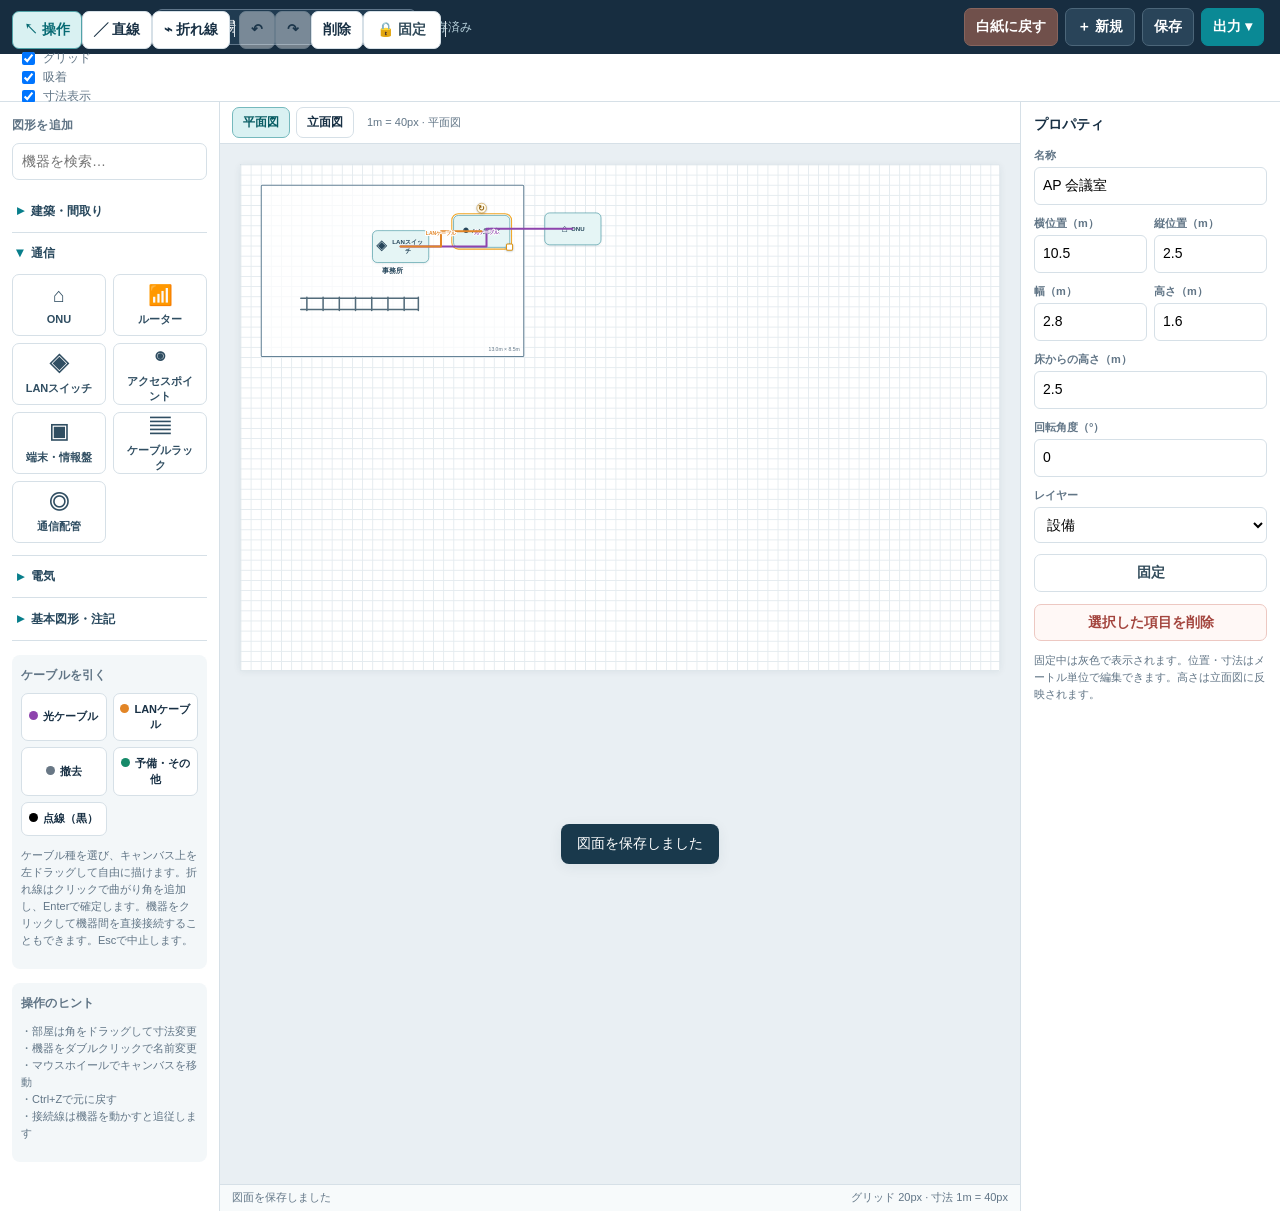
==== wiring-diagram-maker/index.html @ cb1ef818 "Dismiss mobile menus when tapping outside" ====
<!doctype html><html lang="ja"><head><meta charset="utf-8"><meta name="viewport" content="width=device-width,initial-scale=1,viewport-fit=cover"><meta name="theme-color" content="#172d40"><meta name="apple-mobile-web-app-capable" content="yes"><meta name="apple-mobile-web-app-status-bar-style" content="black-translucent"><meta name="apple-mobile-web-app-title" content="配線図メーカー"><link rel="manifest" href="./manifest.webmanifest"><link rel="apple-touch-icon" href="./apple-touch-icon.png"><title>配線図メーカー</title><style>
:root{--navy:#172d40;--blue:#087e8b;--cyan:#d8f0f1;--bg:#edf2f5;--ink:#183044;--muted:#617586;--border:#d6e0e7;--orange:#e28526;--shadow:0 3px 14px #19344a12}*{box-sizing:border-box}body{margin:0;background:var(--bg);font:14px/1.4 "Segoe UI","Yu Gothic UI",Meiryo,sans-serif;color:var(--ink);overflow:hidden}button,input,select{font:inherit}button{cursor:pointer;border:1px solid var(--border);background:white;color:var(--ink);border-radius:7px;padding:8px 11px;font-weight:600}button:hover{border-color:#7e9aaa;background:#f7fafb}button:disabled{opacity:.4;cursor:default}.app{height:100vh;display:flex;flex-direction:column}.top{height:54px;background:var(--navy);color:white;display:flex;align-items:center;gap:14px;padding:0 16px;flex:none}.brand{font-size:16px;font-weight:750;white-space:nowrap}.project{display:flex;align-items:center;gap:8px;flex:1}.project input{border:1px solid #60768a;border-radius:6px;background:#203b51;color:white;padding:7px 9px;width:260px}.saved{color:#b8d2dc;font-size:12px}.top-actions{display:flex;gap:7px}.top button{background:#294459;border-color:#4c6679;color:white}.top button.primary{background:#0a8995;border-color:#0a8995}.toolbar{height:48px;background:white;border-bottom:1px solid var(--border);display:flex;align-items:center;gap:6px;padding:0 12px;flex:none}.toolbar .sep{height:25px;border-left:1px solid var(--border);margin:0 4px}.tool{min-width:38px}.tool.active{background:#d9f1f2;border-color:#51a3a8;color:#076a73}.toggle{display:flex;align-items:center;gap:5px;font-size:12px;color:var(--muted);padding:0 6px}.spacer{flex:1}.body{display:grid;grid-template-columns:220px minmax(400px,1fr) 260px;min-height:0;flex:1}.left,.right{background:white;overflow-y:auto}.left{border-right:1px solid var(--border);padding:12px}.right{border-left:1px solid var(--border);padding:13px}.sect-title{font-size:12px;color:var(--muted);font-weight:750;letter-spacing:.02em;text-transform:none;margin:3px 0 9px}.search{width:100%;border:1px solid var(--border);border-radius:7px;padding:8px 9px;margin-bottom:10px}.palette{display:grid;grid-template-columns:1fr 1fr;gap:7px}.shape{height:62px;display:flex;flex-direction:column;align-items:center;justify-content:center;gap:3px;font-size:11px;font-weight:650;color:#304e62}.shape .icon{font-size:20px}.shape .door-palette-icon{width:24px;height:24px;flex:none}.shape:hover{background:#f0f8f9;border-color:#4eabb1}.left p,.right p{font-size:11px;color:var(--muted);line-height:1.55}.left .info{background:#f3f7f9;border-radius:8px;padding:9px;margin-top:14px}.work{min-width:0;display:flex;flex-direction:column;background:#e9eff3}.viewbar{height:42px;background:white;border-bottom:1px solid var(--border);display:flex;align-items:center;padding:0 12px;gap:6px;flex:none}.viewbar button{padding:6px 10px;font-size:12px}.viewbar button.active{background:#d9f1f2;border-color:#75b9bd;color:#075c63}.scale-label{font-size:11px;color:var(--muted);margin-left:7px}.viewport{overflow:auto;flex:1;padding:20px;position:relative}.canvas{position:relative;width:1500px;height:1000px;background-color:white;background-image:linear-gradient(#e4ebef 1px,transparent 1px),linear-gradient(90deg,#e4ebef 1px,transparent 1px);background-size:20px 20px;box-shadow:var(--shadow);border:1px solid #cbd8df;transform-origin:top left}.canvas.no-grid{background-image:none}.wire-svg{position:absolute;inset:0;width:100%;height:100%;overflow:visible;pointer-events:none;z-index:20}.node{position:absolute;display:flex;align-items:center;justify-content:center;text-align:center;user-select:none;touch-action:none;cursor:move;z-index:2;color:#25455a}.node.selected{outline:2px solid #f0a522;outline-offset:2px}.node.room{border:2px solid #668397;border-radius:3px;background:#ffffffb8;font-weight:700;font-size:14px}.node.device{width:112px;height:64px;border:1.5px solid #197f8b;border-radius:10px;background:#e5f5f5;box-shadow:0 2px 5px #15394a19;gap:7px;padding:6px;font-size:12px;font-weight:700}.node.device .ico{font-size:21px}.node.rack{height:40px;border:0;background:transparent;border-radius:0;padding:0;overflow:visible}.rack-icon{display:block;width:100%;height:100%;overflow:visible}.rack-icon path{fill:none;stroke:#526b7a;stroke-width:3;stroke-linecap:round;stroke-linejoin:round}.node.conduit{height:20px;border:3px solid #b7792e;border-radius:20px;background:#fff0d4;color:#714813;font-size:10px;font-weight:700}.shape-category{border-bottom:1px solid var(--border);padding:2px 0}.shape-category summary{list-style:none;cursor:pointer;font-size:12px;font-weight:750;padding:9px 5px;color:#28485d;display:flex;align-items:center;gap:7px}.shape-category summary::-webkit-details-marker{display:none}.shape-category summary:before{content:'▸';color:#087e8b;font-size:14px;transition:transform .15s}.shape-category[open] summary:before{transform:rotate(90deg)}.shape-category .palette{padding:1px 0 10px}.node.symbol{width:60px;height:60px;display:flex;flex-direction:column;gap:0;overflow:visible;border:0;border-radius:0;background:transparent;box-shadow:none;color:#243f50}.node.symbol .symbol-mark{font-family:'Segoe UI Symbol','Yu Gothic UI',sans-serif;font-size:32px;line-height:1.02;white-space:nowrap}.node.symbol .symbol-mark svg{display:block;width:100%;height:100%;overflow:visible}.node.symbol .symbol-label{font-size:9px;line-height:1.1;white-space:nowrap;background:#ffffffd9;padding:1px 3px;border-radius:3px;color:#344f62}.node.symbol.selected{outline:1px dashed #d99213;outline-offset:1px}.node.symbol[data-type='wall']{height:26px}.node.label{border:1px dashed #8da2b0;background:#fff9d9;padding:4px 8px;min-height:30px;font-size:12px}.node .resize{display:none;position:absolute;width:14px;height:14px;right:-7px;bottom:-7px;background:#fff;border:2px solid #d99213;border-radius:3px;cursor:nwse-resize;touch-action:none;z-index:8;box-shadow:0 1px 4px #102a4355}.node.selected .resize{display:block}.node .rotate{display:none;position:absolute;left:50%;top:-25px;width:20px;height:20px;align-items:center;justify-content:center;transform:translateX(-50%);border:1px solid #c58a21;border-radius:50%;background:#fff9e8;color:#8d5d0a;font-size:16px;font-style:normal;line-height:1;cursor:grab;touch-action:none;z-index:9;box-shadow:0 1px 4px #102a4355}.node.selected .rotate{display:flex}.cable-label{font-size:10px;font-weight:700;paint-order:stroke;stroke:white;stroke-width:4px;stroke-linejoin:round}.right h2{font-size:14px;margin:0 0 13px}.field{margin-bottom:11px}.field label{display:block;font-size:11px;color:var(--muted);margin-bottom:4px;font-weight:650}.field input,.field select{width:100%;padding:8px;border:1px solid var(--border);border-radius:6px;background:white}.two{display:grid;grid-template-columns:1fr 1fr;gap:7px}.right .danger{width:100%;color:#a3443d;background:#fff8f6;border-color:#edc8c2;margin-top:4px}.right .empty{text-align:center;padding:25px 8px;color:var(--muted);font-size:12px}.wire-types{display:grid;grid-template-columns:1fr 1fr;gap:6px}.wire-type{font-size:11px;padding:8px 5px}.wire-type.active{outline:2px solid #e9a21a}.dot{display:inline-block;width:9px;height:9px;border-radius:50%;margin-right:5px}.status{height:27px;background:#f7fafb;border-top:1px solid var(--border);font-size:11px;color:var(--muted);display:flex;align-items:center;justify-content:space-between;padding:0 12px;flex:none}.wire-svg .selected-wire{filter:drop-shadow(0 0 2px #f0a522)}.context-menu{position:fixed;z-index:60;width:165px;padding:5px;background:#fff;border:1px solid #ccd8df;border-radius:8px;box-shadow:0 6px 22px #102a4333}.context-menu[hidden]{display:none}.context-menu button{display:block;width:100%;text-align:left;border:0;background:transparent;border-radius:5px;padding:9px 10px;font-size:13px}.context-menu button:hover{background:#edf4f6}.context-menu .ctx-danger{color:#a13932}.top button.clear{background:#70504b;border-color:#87645d}.toast{position:fixed;bottom:36px;left:50%;transform:translateX(-50%);background:#19394c;color:white;padding:10px 16px;border-radius:8px;box-shadow:var(--shadow);opacity:0;pointer-events:none;transition:.2s;z-index:30}.toast.show{opacity:1}.modal-bg{position:fixed;inset:0;background:#102a43aa;display:none;align-items:center;justify-content:center;z-index:20}.modal{background:white;padding:22px;border-radius:12px;width:370px;box-shadow:var(--shadow)}.modal h3{margin:0 0 14px}.modal input{width:100%;padding:9px;border:1px solid var(--border);border-radius:7px;margin-bottom:9px}.modal-actions{display:flex;justify-content:flex-end;gap:7px}.help{font-size:11px;color:var(--muted);line-height:1.6}.elevation .canvas{background-image:linear-gradient(#e4ebef 1px,transparent 1px),linear-gradient(90deg,#e4ebef 1px,transparent 1px);background-size:20px 20px}@media(max-width:1000px){.body{grid-template-columns:190px minmax(350px,1fr) 225px}.left{padding:9px}.right{padding:10px}.top{gap:8px;padding:0 9px}.project input{width:170px}.toolbar{overflow-x:auto}.toolbar .toggle{white-space:nowrap}}@media(max-width:740px){body{overflow:auto}.app{height:auto;min-height:100vh}.top{height:auto;min-height:54px;flex-wrap:wrap;padding:8px}.brand{font-size:14px}.project{min-width:100%}.project input{flex:1}.top-actions{margin-left:auto}.toolbar{overflow-x:auto}.body{display:flex;flex-direction:column}.left{order:2;border-right:0;border-top:1px solid var(--border)}.work{order:1;height:65vh;min-height:450px}.right{order:3;border-left:0;border-top:1px solid var(--border)}.viewport{padding:10px}.status{position:sticky;bottom:0}}
@media(max-width:740px){body{overflow:auto;overscroll-behavior-y:contain}.app{height:auto;min-height:100vh;min-height:100dvh}.top{height:auto;min-height:54px;flex-wrap:wrap;padding:max(8px,env(safe-area-inset-top)) max(8px,env(safe-area-inset-right)) 8px max(8px,env(safe-area-inset-left));gap:8px}.brand{font-size:14px}.project{min-width:100%}.project input{flex:1;min-width:0}.top-actions{margin-left:auto;gap:5px}.top-actions button{min-height:44px;padding:9px}.toolbar{overflow-x:auto;overscroll-behavior-x:contain;min-height:54px;padding:5px 8px;gap:5px;-webkit-overflow-scrolling:touch}.toolbar button{flex:none;min-height:44px;padding:9px 12px}.toolbar .toggle{min-height:44px;white-space:nowrap}.body{display:flex;flex-direction:column;min-height:0}.left{order:2;border-right:0;border-top:1px solid var(--border);max-height:none}.work{order:1;height:calc(100dvh - 220px);min-height:420px;flex:none}.right{order:3;border-left:0;border-top:1px solid var(--border)}.viewport{padding:8px;overflow:auto;overscroll-behavior:contain;-webkit-overflow-scrolling:touch;touch-action:pan-x pan-y}.viewbar{flex:none;min-height:48px;overflow-x:auto}.viewbar button{min-height:42px;white-space:nowrap}.status{position:sticky;bottom:0;min-height:40px}.shape{min-height:46px}.search{min-height:44px;font-size:16px}.context-menu{position:fixed;max-height:70dvh;overflow-x:hidden;overflow-y:auto;overscroll-behavior:contain;-webkit-overflow-scrolling:touch;touch-action:pan-y;z-index:100}.context-menu button{min-height:44px;flex:none}.modal{width:min(92vw,420px)}button,input,select{font-size:16px}.node{touch-action:none;-webkit-user-select:none;user-select:none}}@page{size:A4 landscape;margin:10mm}@media print{.top,.toolbar,.left,.right,.viewbar,.status{display:none!important}.body{display:block}.work{display:block;width:100%;height:700px;min-height:0}.viewport{display:block;overflow:visible;padding:0;width:100%;height:700px}.canvas{box-shadow:none;border:0;transform:none!important;transform-origin:top left;width:1500px!important;height:1000px!important;zoom:.68}.node,.wire-svg{print-color-adjust:exact;-webkit-print-color-adjust:exact}}

/* iPhone touch-first layout */
.mobile-only{display:none}
@media(max-width:740px){
html,body{width:100%;height:100%;overflow:hidden}
body.polyline-mode #finishPolylineBtn{display:block;min-height:42px;white-space:nowrap}
body.cable-draw-mode #viewport,body.polyline-mode #viewport{touch-action:none;overscroll-behavior:none}
body{position:fixed;inset:0}
.app{height:100dvh;min-height:0;overflow:hidden;padding-bottom:env(safe-area-inset-bottom)}
.top{flex:none;min-height:0;padding:calc(env(safe-area-inset-top) + 6px) 8px 6px;gap:6px}
.brand{font-size:13px}.project{min-width:0;flex:1}.project input{width:100%;min-width:0;height:40px}
.saved{font-size:10px;white-space:nowrap}.top-actions{width:100%;margin:0;display:grid;grid-template-columns:1fr 1fr 1fr 1fr;gap:5px}
.top-actions button{min-width:0;min-height:42px;padding:7px 4px;font-size:13px}
.toolbar{flex:none;height:52px;min-height:52px;overflow-x:auto;scrollbar-width:none}
.toolbar::-webkit-scrollbar,.viewbar::-webkit-scrollbar{display:none}
.toolbar button{min-height:42px;padding:8px 11px}.toolbar .spacer{min-width:6px}
.body{flex:1;min-height:0;display:flex;flex-direction:column;overflow:hidden}
.work{order:0;flex:1;min-height:0;height:auto}
.viewbar{min-height:48px;height:48px;padding:0 6px;gap:4px}
.viewbar button{min-height:40px;padding:6px 9px;font-size:12px}
.viewbar .mobile-only{display:block}
.scale-label{font-size:10px;white-space:nowrap;margin-left:2px}
.viewport{flex:1;min-height:0;padding:8px;touch-action:pan-x pan-y;-webkit-overflow-scrolling:touch}
.status{flex:none;position:static;min-height:34px;padding:0 8px;font-size:10px}
.left,.right{display:none;position:fixed;z-index:50;left:8px;right:8px;bottom:calc(env(safe-area-inset-bottom) + 8px);max-height:48dvh;overflow:auto;border:1px solid var(--border);border-radius:14px;padding:14px;box-shadow:0 10px 36px #102a4350}
body.mobile-palette-open .left,body.mobile-props-open .right{display:block}
.left .info{margin-top:10px}.shape{height:58px;min-height:54px;font-size:12px}
.palette{gap:8px}.shape-category summary{min-height:44px}
.right .field input,.right .field select{min-height:44px}
.context-menu{width:min(250px,calc(100vw - 16px));max-height:65dvh;overflow:auto}
.modal-bg{padding:16px}.modal{width:min(100%,420px);max-height:85dvh;overflow:auto}
.node .resize{width:20px;height:20px;right:-10px;bottom:-10px}
.node .rotate{width:28px;height:28px;top:-34px;font-size:19px}
}

.toolbar #finishPolylineBtn{display:none}
#lockBtn{min-width:78px;background:#fff;color:#344d5c}
#lockBtn.active{background:#d4d7da!important;color:#505b62!important;border-color:#aeb6bb!important}
.node.locked{background:#d3d6d8!important;color:#68737a!important;filter:grayscale(1)}
.node.locked .rack-icon path{stroke:#7c858a}
.node.locked .symbol-mark svg path{stroke:#68737a}
.node.locked .resize,.node.locked .rotate{display:none!important}
.lock-control{width:100%;margin:0 0 8px;background:#fff;color:#344d5c}
.lock-control:hover{background:#f6f8f9}
@media(max-width:740px){body.polyline-mode .toolbar #finishPolylineBtn{display:block;min-height:42px;white-space:nowrap}}

@media(max-width:740px){.app{position:relative}.toolbar{position:absolute!important;top:calc(env(safe-area-inset-top) + 100px)!important;left:0;right:0;width:100%;height:52px;min-height:52px;z-index:35;overflow:hidden!important;transform:translateZ(0);backface-visibility:hidden;overscroll-behavior:none}.toolbar-scroll{display:flex;align-items:center;gap:6px;width:100%;height:100%;padding:0 8px;overflow-x:auto;overflow-y:hidden;overscroll-behavior-x:contain;touch-action:pan-x;-webkit-overflow-scrolling:touch;scrollbar-width:none;white-space:nowrap}.toolbar-scroll::-webkit-scrollbar{display:none}.toolbar-scroll .spacer{flex:1 0 12px}.body{margin-top:52px;flex:1 1 auto;min-height:0}}
</style></head><body><div class="app"><header class="top"><div class="brand">⌁ 配線図メーカー</div><div class="project"><input id="projectName" value="新しい現場"><span class="saved" id="saveStatus">未保存</span></div><div class="top-actions"><button id="clearAllBtn" class="clear" title="この図面の項目をすべて消去">白紙に戻す</button><button id="newBtn">＋ 新規</button><button id="saveBtn">保存</button><button class="primary" id="exportMenu">出力 ▾</button></div></header><nav class="toolbar"><div class="toolbar-scroll"><button class="tool active" id="operateBtn" title="右クリックでアイコンを選択。左側のパレットから追加">↖ 操作</button><button class="tool" data-mode="line" title="左ドラッグで直線">╱ 直線</button><button class="tool" data-mode="polyline" title="タップで曲がり角を追加">⌁ 折れ線</button><button id="finishPolylineBtn" type="button" title="折れ線を確定">✓ 完了</button><span class="sep"></span><button id="undoBtn" title="元に戻す (Ctrl+Z)">↶</button><button id="redoBtn" title="やり直し (Ctrl+Y)">↷</button><button id="deleteBtn" title="削除 (Delete)">削除</button><button id="lockBtn" title="選択した図形・ケーブルを固定">🔒 固定</button><span class="sep"></span><label class="toggle"><input type="checkbox" id="gridToggle" checked> グリッド</label><label class="toggle"><input type="checkbox" id="snapToggle" checked> 吸着</label><label class="toggle"><input type="checkbox" id="dimToggle" checked> 寸法表示</label><span class="spacer"></span><button id="zoomOut">−</button><span id="zoomLabel" style="font-size:12px;width:42px;text-align:center">100%</span><button id="zoomIn">＋</button><button id="fitBtn">全体表示</button></div></nav><main class="body"><aside class="left"><div class="sect-title">図形を追加</div><input class="search" id="shapeSearch" placeholder="機器を検索…"><div class="shape-categories"><details class="shape-category"><summary>建築・間取り</summary><div class="palette"><button class="shape" data-type="room"><span class="icon">▱</span>部屋・区画</button><button class="shape" data-type="wall"><span class="icon">━</span>壁</button><button class="shape" data-type="door"><svg class="icon door-palette-icon" viewBox="0 0 60 60" aria-label="片開きドア"><path d="M10 8 V46 H56 M10 8 A38 38 0 0 1 48 46" fill="none" stroke="#25455a" stroke-width="2.5" stroke-linecap="round" stroke-linejoin="round"/></svg>ドア</button><button class="shape" data-type="window"><span class="icon">▥</span>窓</button><button class="shape" data-type="stairs"><span class="icon">⇧</span>階段</button><button class="shape" data-type="column"><span class="icon">■</span>柱</button><button class="shape" data-type="elevator"><span class="icon">↕</span>エレベーター</button></div></details><details class="shape-category" open><summary>通信</summary><div class="palette"><button class="shape" data-type="onu"><span class="icon">⌂</span>ONU</button><button class="shape" data-type="router"><span class="icon">📶</span>ルーター</button><button class="shape" data-type="switch"><span class="icon">◈</span>LANスイッチ</button><button class="shape" data-type="ap"><span class="icon">◉</span>アクセスポイント</button><button class="shape" data-type="terminal"><span class="icon">▣</span>端末・情報盤</button><button class="shape" data-type="rack"><span class="icon">▤</span>ケーブルラック</button><button class="shape" data-type="pipe"><span class="icon">◎</span>通信配管</button></div></details><details class="shape-category"><summary>電気</summary><div class="palette"><button class="shape" data-type="outlet"><span class="icon">◎</span>コンセント</button><button class="shape" data-type="powerswitch"><span class="icon">S</span>壁スイッチ</button><button class="shape" data-type="light"><span class="icon">⊗</span>照明</button><button class="shape" data-type="panel"><span class="icon">▤</span>分電盤</button><button class="shape" data-type="junction"><span class="icon">○</span>接続箱</button></div></details><details class="shape-category"><summary>基本図形・注記</summary><div class="palette"><button class="shape" data-type="rectangle"><span class="icon">□</span>四角形</button><button class="shape" data-type="circle"><span class="icon">○</span>円</button><button class="shape" data-type="triangle"><span class="icon">△</span>三角形</button><button class="shape" data-type="arrow"><span class="icon">→</span>矢印</button><button class="shape" data-type="label"><span class="icon">T</span>文字・注記</button></div></details></div><div class="info"><div class="sect-title">ケーブルを引く</div><div class="wire-types"><button class="wire-type" data-wire="光"><i class="dot" style="background:#8e44ad"></i>光ケーブル</button><button class="wire-type" data-wire="LAN"><i class="dot" style="background:#e28526"></i>LANケーブル</button><button class="wire-type" data-wire="撤去"><i class="dot" style="background:#687785"></i>撤去</button><button class="wire-type" data-wire="予備"><i class="dot" style="background:#168a69"></i>予備・その他</button><button class="wire-type" data-wire="点線"><i class="dot" style="background:#000000"></i>点線（黒）</button></div><p>ケーブル種を選び、キャンバス上を左ドラッグして自由に描けます。折れ線はクリックで曲がり角を追加し、Enterで確定します。機器をクリックして機器間を直接接続することもできます。Escで中止します。</p></div><div class="info"><div class="sect-title">操作のヒント</div><p>・部屋は角をドラッグして寸法変更<br>・機器をダブルクリックで名前変更<br>・マウスホイールでキャンバスを移動<br>・Ctrl+Zで元に戻す<br>・接続線は機器を動かすと追従します</p></div></aside><section class="work"><div class="viewbar"><button id="planBtn" class="active">平面図</button><button id="elevBtn">立面図</button><button id="mobilePaletteBtn" class="mobile-only" type="button" aria-expanded="false">図形追加</button><button id="mobilePropsBtn" class="mobile-only" type="button" aria-expanded="false">プロパティ</button><span class="scale-label" id="viewNote">1m = 40px · 平面図</span></div><div class="viewport" id="viewport"><div id="canvas" class="canvas"><svg class="wire-svg" id="wires" viewBox="0 0 1500 1000"></svg></div></div><div class="status"><span id="statusText">準備完了 · クリックして図形を配置</span><span>グリッド 20px · 寸法 1m = 40px</span></div></section><aside class="right"><h2>プロパティ</h2><div id="props"><div class="empty">図面上の図形を選択すると<br>名前・位置・高さを編集できます。</div></div></aside></main></div><div class="toast" id="toast"></div><div class="modal-bg" id="modal"><div class="modal"><h3>図面を出力</h3><button id="pngBtn" style="width:100%;margin-bottom:7px">PNG画像をダウンロード</button><button id="pdfBtn" style="width:100%;margin-bottom:12px">PDFとして保存・印刷</button><div class="modal-actions"><button id="closeModal">閉じる</button></div><p class="help">PNGは画面に配置した図形を画像にします。PDFは印刷画面から保存できます。</p></div></div><div id="iconContextMenu" class="context-menu" hidden><button id="contextDelete" class="ctx-danger">削除</button><button id="contextLock">固定</button><button id="contextCopy">コピー</button><button id="contextRename">名前を変更</button><button id="contextPaste">貼り付け</button><button id="contextFront">前面レベル0</button><button id="contextBack">最後面レベル9</button><label class="ctx-level">表示レベル<select id="contextLevel"><option value="0">レベル 0</option><option value="1">レベル 1</option><option value="2">レベル 2</option><option value="3">レベル 3</option><option value="4">レベル 4</option><option value="5">レベル 5</option><option value="6">レベル 6</option><option value="7">レベル 7</option><option value="8">レベル 8</option><option value="9">レベル 9</option></select></label><button id="contextRotateRight">右へ90度回転</button><button id="contextRotateLeft">左へ90度回転</button></div><div id="toastEl" class="toast"></div><script>
(()=>{'use strict';const $=s=>document.querySelector(s),canvas=$('#canvas'),svg=$('#wires'),props=$('#props'),toastEl=$('#toastEl');const colors={光:'#8e44ad',LAN:'#e28526',撤去:'#687785',予備:'#168a69',点線:'#000000'},names={光:'光ケーブル',LAN:'LANケーブル',撤去:'撤去ケーブル',予備:'予備ケーブル',点線:'点線ケーブル'};let nodes=[],links=[],viewStates={plan:null,elevation:null},drawing=null,suppressNextClick=false,sel=null,selectedLink=null,clipboard=null,contextAnchor=null,mode='select',wireMode=null,wireFrom=null,view='plan',zoom=1,nextId=1,history=[],future=[],dirty=false,loadedDocument=false,docId='doc-'+Date.now();const defs={room:{kind:'room',name:'部屋・区画',icon:'',w:320,h:220},wall:{kind:'symbol',name:'壁',icon:'━',w:180,h:26},door:{kind:'symbol',name:'ドア',icon:'◜',w:60,h:60},window:{kind:'symbol',name:'窓',icon:'▥',w:72,h:24},stairs:{kind:'symbol',name:'階段',icon:'⇧',w:72,h:88},column:{kind:'symbol',name:'柱',icon:'■',w:48,h:48},elevator:{kind:'symbol',name:'エレベーター',icon:'↕',w:70,h:80},onu:{kind:'device',name:'ONU',icon:'⌂',w:112,h:64},router:{kind:'device',name:'ルーター',icon:'📶',w:112,h:64},switch:{kind:'device',name:'LANスイッチ',icon:'◈',w:112,h:64},ap:{kind:'device',name:'アクセスポイント',icon:'◉',w:112,h:64},terminal:{kind:'device',name:'端末・情報盤',icon:'▣',w:112,h:64},rack:{kind:'rack',name:'ケーブルラック',icon:'',w:240,h:40},pipe:{kind:'conduit',name:'通信配管',icon:'◎',w:240,h:20},outlet:{kind:'symbol',name:'コンセント',icon:'◎',w:38,h:38},powerswitch:{kind:'symbol',name:'壁スイッチ',icon:'S',w:34,h:34},light:{kind:'symbol',name:'照明',icon:'⊗',w:44,h:44},panel:{kind:'symbol',name:'分電盤',icon:'▤',w:64,h:54},junction:{kind:'symbol',name:'接続箱',icon:'○',w:34,h:34},rectangle:{kind:'symbol',name:'四角形',icon:'□',w:80,h:60},circle:{kind:'symbol',name:'円',icon:'○',w:60,h:60},triangle:{kind:'symbol',name:'三角形',icon:'△',w:60,h:60},arrow:{kind:'symbol',name:'矢印',icon:'→',w:90,h:44},label:{kind:'label',name:'注記',icon:'T',w:140,h:32}};function say(s){$('#statusText').textContent=s;toastEl.textContent=s;toastEl.classList.add('show');setTimeout(()=>toastEl.classList.remove('show'),1800)}function snap(){return JSON.stringify({nodes,links,name:$('#projectName').value})}function record(){history.push(snap());if(history.length>80)history.shift();future=[];updateHistory()}function updateHistory(){$('#undoBtn').disabled=!history.length;$('#redoBtn').disabled=!future.length}function mark(){dirty=true;$('#saveStatus').textContent='未保存の変更';queueSave()}let saveTimer;function queueSave(){clearTimeout(saveTimer);saveTimer=setTimeout(save,700)}function save(){const docs=JSON.parse(localStorage.getItem('wiringDocs')||'{}'),planData=view==='plan'?{nodes,links}:viewStates.plan||{nodes:[],links:[]},elevationData=view==='elevation'?{nodes,links}:viewStates.elevation||{nodes:[],links:[]};viewStates.plan=planData;viewStates.elevation=elevationData;docs[docId]={name:$('#projectName').value,nodes:planData.nodes,links:planData.links,views:{plan:planData,elevation:elevationData},updated:new Date().toISOString()};localStorage.setItem('wiringDocs',JSON.stringify(docs));dirty=false;$('#saveStatus').textContent='保存済み';say('図面を保存しました')}function add(type,x,y,name){const d=defs[type]||defs.terminal;record();let n={id:nextId++,type,kind:d.kind,name:name||d.name,icon:d.icon,x:x??(100+nodes.length*25),y:y??(90+nodes.length*22),w:d.w,h:d.h,height:type==='rack'?2.2:type==='ap'?2.5:1.2,rotation:0,zIndex:Math.max(0,...nodes.map(x=>x.zIndex||0))+1,depth:'前',level:5,layer:'設備'};nodes.push(n);sel=n.id;render();mark();return n}function esc(s){return String(s).replace(/[&<>"']/g,c=>({'&':'&amp;','<':'&lt;','>':'&gt;','"':'&quot;',"'":'&#39;'}[c]))}function switchView(next){if(next===view)return;viewStates[view]={nodes,links};const state=viewStates[next]||{nodes:[],links:[]};view=next;nodes=state.nodes||[];links=state.links||[];sel=null;selectedLink=null;wireMode=null;wireFrom=null;drawing=null;mode='select';document.querySelectorAll('[data-mode]').forEach(b=>b.classList.remove('active'));$('#operateBtn').classList.add('active');$('#planBtn').classList.toggle('active',view==='plan');$('#elevBtn').classList.toggle('active',view==='elevation');$('#viewNote').textContent=view==='plan'?'1m = 40px · 平面図':'立面図 · 平面図とは別に作成';history=[];future=[];updateHistory();render();mark();say(view==='plan'?'平面図を表示しました':'立面図を表示しました')}function render(){const lockButton=$('#lockBtn'),lockTarget=selectedLink!==null?links.find(l=>l.id===selectedLink):nodes.find(n=>n.id===sel);if(lockButton){lockButton.disabled=!lockTarget;lockButton.textContent=lockTarget?.locked?'🔓 固定解除':'🔒 固定';lockButton.classList.toggle('active',!!lockTarget?.locked)}canvas.querySelectorAll('.node,.elev-banner,.section-room,.section-item,.section-empty,.section-floor').forEach(e=>e.remove());canvas.classList.toggle('no-grid',!$('#gridToggle').checked);canvas.classList.toggle('elevation',view==='elevation');for(const n of nodes){const el=document.createElement('div');el.className='node '+n.kind+(sel===n.id?' selected':'')+(n.locked?' locked':'');el.dataset.id=n.id;el.dataset.type=n.type;el.style.cssText=`left:${n.x}px;top:${n.y}px;width:${n.w}px;height:${n.h}px;z-index:${10-(Number.isInteger(Number(n.level))?Number(n.level):(n.depth==='奥'?9:5))};transform:rotate(${n.rotation||0}deg);transform-origin:center center`;el.dataset.baseY=n.y;if(n.kind==='device')el.innerHTML=`<span class="ico">${esc(n.icon)}</span><span>${esc(n.name)}</span>`;else if(n.kind==='symbol'){el.title=n.name;const mark=n.type==='door'?'<svg viewBox="0 0 60 60" aria-label="片開きドアの平面記号"><path d="M10 8 V46 H56 M10 8 A38 38 0 0 1 48 46" fill="none" stroke="#25455a" stroke-width="2.5" stroke-linecap="round" stroke-linejoin="round"/></svg>':esc(n.icon);el.innerHTML=`<span class="symbol-mark">${mark}</span><span class="symbol-label">${esc(n.name)}</span>`}else if(n.kind==='rack'){el.title=n.name;el.innerHTML='<svg class="rack-icon" viewBox="0 0 240 40" preserveAspectRatio="none" aria-hidden="true"><path vector-effect="non-scaling-stroke" d="M4 9H236 M4 31H236 M16 7V33 M48 7V33 M80 7V33 M112 7V33 M144 7V33 M176 7V33 M208 7V33 M236 7V33"/></svg>'}else el.textContent=n.name;if(n.kind==='room'&&$('#dimToggle').checked){const dim=document.createElement('small');dim.textContent=(n.w/40).toFixed(1)+'m × '+(n.h/40).toFixed(1)+'m';dim.style.cssText='position:absolute;bottom:5px;right:7px;font-size:10px;color:#607586;font-weight:500';el.append(dim)}const grip=document.createElement('i');grip.className='resize';grip.title='ドラッグしてサイズ変更';el.append(grip);if(n.kind==='device'||n.kind==='rack'||n.kind==='conduit'||n.kind==='symbol'){const rot=document.createElement('i');rot.className='rotate';rot.textContent='↻';rot.title='ドラッグして回転';el.append(rot)}el.addEventListener('pointerdown',e=>touchNodeDown(e,n,el));el.addEventListener('contextmenu',e=>{e.preventDefault();e.stopPropagation();wireMode=null;wireFrom=null;drawing=null;document.querySelectorAll('[data-wire]').forEach(x=>x.classList.remove('active'));setMode('select');select(n.id);contextAnchor={kind:'item',x:n.x,y:n.y};showContextAt(e);});el.addEventListener('click',e=>{e.stopPropagation();if(wireMode){connect(n.id);return}select(n.id)});canvas.append(el)}drawWires();showProps();updateHistory()}function openLinkContext(l,e){e.preventDefault();e.stopPropagation();selectedLink=l.id;sel=null;contextAnchor={kind:'item',x:l.points?.[0]?.x||0,y:l.points?.[0]?.y||0};wireMode=null;wireFrom=null;drawing=null;document.querySelectorAll('[data-wire]').forEach(x=>x.classList.remove('active'));setMode('select');showContextAt(e)}function drawWires(){svg.innerHTML='';for(const l of links){let d='',midX=0,midY=0;if(l.points&&l.points.length>1){d='M '+l.points.map(p=>`${p.x} ${p.y}`).join(' L ');const m=l.points[Math.floor(l.points.length/2)];midX=m.x;midY=m.y}else{const a=nodes.find(n=>n.id===l.a),b=nodes.find(n=>n.id===l.b);if(!a||!b)continue;let ax=a.x+a.w/2,ay=a.y+a.h/2,bx=b.x+b.w/2,by=b.y+b.h/2;let mid=(ax+bx)/2;d=`M ${ax} ${ay} L ${mid} ${ay} L ${mid} ${by} L ${bx} ${by}`;midX=mid;midY=(ay+by)/2}if(l.id==null)l.id='wire-'+Math.random().toString(36).slice(2);const path=document.createElementNS('http://www.w3.org/2000/svg','path');path.setAttribute('d',d);path.setAttribute('fill','none');path.setAttribute('pointer-events','stroke');path.style.cursor='pointer';path.dataset.linkId=l.id;path.setAttribute('stroke',l.locked?'#92999e':(colors[l.type]||'#365d71'));path.setAttribute('stroke-width',selectedLink===l.id?7:(l.type==='撤去'?3:4));if(selectedLink===l.id)path.setAttribute('class','selected-wire');path.setAttribute('stroke-dasharray',l.type==='撤去'?'8 5':l.type==='点線'?'2 6':'');path.setAttribute('stroke-linecap','round');path.setAttribute('stroke-linejoin','round');path.addEventListener('click',e=>{e.stopPropagation();selectedLink=l.id;sel=null;closeIconMenu();render();say('線を選択しました')});path.addEventListener('contextmenu',e=>openLinkContext(l,e));path.addEventListener('pointerdown',e=>{if(e.pointerType!=='touch')return;const sx=e.clientX,sy=e.clientY;let timer=setTimeout(()=>openLinkContext(l,{clientX:sx,clientY:sy,preventDefault(){},stopPropagation(){}}),650);const cancel=()=>clearTimeout(timer);const move=ev=>{if(Math.hypot(ev.clientX-sx,ev.clientY-sy)>9)cancel()};path.addEventListener('pointermove',move,{once:true});path.addEventListener('pointerup',cancel,{once:true});path.addEventListener('pointercancel',cancel,{once:true})});svg.append(path);const label=l.name||names[l.type]||(l.type==='line'?'直線':l.type==='polyline'?'折れ線':'ケーブル');if(label){const t=document.createElementNS('http://www.w3.org/2000/svg','text');t.setAttribute('x',midX);t.setAttribute('y',midY-7);t.setAttribute('text-anchor','middle');t.setAttribute('fill',colors[l.type]);t.setAttribute('class','cable-label');t.textContent=label;svg.append(t)}}if(drawing&&drawing.points&&drawing.points.length){const pts=[...drawing.points];if(drawing.preview)pts.push(drawing.preview);if(pts.length>1){const p=document.createElementNS('http://www.w3.org/2000/svg','path');p.setAttribute('d','M '+pts.map(v=>`${v.x} ${v.y}`).join(' L '));p.setAttribute('fill','none');p.setAttribute('stroke',colors[drawing.type]||'#365d71');p.setAttribute('stroke-width','4');p.setAttribute('stroke-dasharray','6 5');p.setAttribute('stroke-linecap','round');p.setAttribute('stroke-linejoin','round');svg.append(p)}}}function select(id){sel=id;selectedLink=null;render()}function showProps(){const n=nodes.find(x=>x.id===sel);if(!n&&selectedLink!==null){const l=links.find(x=>x.id===selectedLink);if(l){const title=l.name||names[l.type]||(l.type==='line'?'直線':l.type==='polyline'?'折れ線':'ケーブル');props.innerHTML=`<div class="field"><label>選択中の線</label><input id="linkName" value="${esc(title)}" ${l.locked?'disabled':''}></div><p>描画済みの線です。固定中は灰色で表示されます。</p><button class="lock-control" id="propsLockBtn">${l.locked?'固定を解除':'固定'}</button><button class="danger" id="delSelected">選択した線を削除</button>`;$('#linkName').onchange=()=>{record();l.name=$('#linkName').value.trim()||title;render();mark()};$('#propsLockBtn').onclick=toggleLock;$('#delSelected').onclick=deleteSelection;return}}if(!n){props.innerHTML='<div class="empty">図面上の図形や線を選択すると<br>情報を表示します。</div>';return}props.innerHTML=`<div class="field"><label>名称</label><input data-k="name" value="${esc(n.name)}"></div><div class="field two"><div><label>横位置（m）</label><input data-k="x" type="number" step="0.1" value="${(n.x/40).toFixed(1)}"></div><div><label>縦位置（m）</label><input data-k="y" type="number" step="0.1" value="${(n.y/40).toFixed(1)}"></div></div><div class="field two"><div><label>幅（m）</label><input data-k="w" type="number" min="0.2" step="0.1" value="${(n.w/40).toFixed(1)}"></div><div><label>高さ（m）</label><input data-k="h" type="number" min="0.2" step="0.1" value="${(n.h/40).toFixed(1)}"></div></div><div class="field"><label>床からの高さ（m）</label><input data-k="height" type="number" min="0" max="20" step="0.1" value="${n.height}"></div><div class="field"><label>回転角度（°）</label><input data-k="rotation" type="number" step="1" value="${n.rotation||0}"></div><div class="field"><label>レイヤー</label><select data-k="layer"><option ${n.layer==='間取り'?'selected':''}>間取り</option><option ${n.layer==='配線'?'selected':''}>配線</option><option ${n.layer==='設備'?'selected':''}>設備</option><option ${n.layer==='注記'?'selected':''}>注記</option></select></div><button class="lock-control" id="propsLockBtn">${n.locked?'固定を解除':'固定'}</button><button class="danger" id="delSelected">選択した項目を削除</button><p>固定中は灰色で表示されます。位置・寸法はメートル単位で編集できます。高さは立面図に反映されます。</p>`;props.querySelectorAll('[data-k]').forEach(inp=>inp.addEventListener('change',()=>{record();const k=inp.dataset.k;if(['x','y','w','h','height','rotation'].includes(k))n[k]=Number(inp.value)*(k==='x'||k==='y'||k==='w'||k==='h'?40:1);else n[k]=inp.value;render();mark()}));props.querySelectorAll('[data-k]').forEach(inp=>inp.disabled=!!n.locked);$('#propsLockBtn').onclick=toggleLock;$('#delSelected').onclick=deleteSelection}function touchNodeDown(e,n,el){if(e.pointerType!=='touch'){beginDrag(e,n,el);return}const down=e;let timer=setTimeout(()=>{select(n.id);contextAnchor={kind:'item',x:n.x,y:n.y};showContextAt({clientX:down.clientX,clientY:down.clientY});},600);function clean(){clearTimeout(timer);el.removeEventListener('pointermove',move);el.removeEventListener('pointerup',clean);el.removeEventListener('pointercancel',clean)}function move(ev){if(Math.hypot(ev.clientX-down.clientX,ev.clientY-down.clientY)>9){clean();beginDrag(down,n,el)}}el.addEventListener('pointermove',move);el.addEventListener('pointerup',clean,{once:true});el.addEventListener('pointercancel',clean,{once:true})}function beginDrag(e,n,el){if(e.button!==0||n.locked)return;const r=canvas.getBoundingClientRect(),sx=e.clientX,sy=e.clientY,ox=n.x,oy=n.y,ow=n.w,oh=n.h,resize=e.target.classList.contains('resize'),rotate=e.target.classList.contains('rotate'),scaleX=r.width/canvas.offsetWidth,nr=el.getBoundingClientRect(),cx=nr.left+nr.width/2,cy=nr.top+nr.height/2,startAngle=Math.atan2(e.clientY-cy,e.clientX-cx),startRotation=n.rotation||0;record();el.setPointerCapture(e.pointerId);function mv(ev){const dx=(ev.clientX-sx)/scaleX,dy=(ev.clientY-sy)/scaleX;if(rotate){let deg=startRotation+(Math.atan2(ev.clientY-cy,ev.clientX-cx)-startAngle)*180/Math.PI;if(ev.shiftKey)deg=Math.round(deg/15)*15;n.rotation=((deg%360)+360)%360;el.style.transform=`rotate(${n.rotation}deg)`}else if(resize){const a=(n.rotation||0)*Math.PI/180,c=Math.cos(a),s=Math.sin(a),localW=dx*c+dy*s,localH=-dx*s+dy*c,newW=Math.max(40,ow+localW),newH=Math.max(30,oh+localH),dw=newW-ow,dh=newH-oh,centerX=ox+ow/2+(c*dw-s*dh)/2,centerY=oy+oh/2+(s*dw+c*dh)/2;n.w=newW;n.h=newH;n.x=centerX-newW/2;n.y=centerY-newH/2;el.style.left=n.x+'px';el.style.top=n.y+'px';el.style.width=n.w+'px';el.style.height=n.h+'px'}else{let x=ox+dx,y=oy+dy;if($('#snapToggle').checked){x=Math.round(x/20)*20;y=Math.round(y/20)*20}n.x=Math.max(0,x);n.y=Math.max(0,y);el.style.left=n.x+'px';el.style.top=n.y+'px'}drawWires()}function up(){el.removeEventListener('pointermove',mv);el.removeEventListener('pointerup',up);el.removeEventListener('pointercancel',up);render();mark()}el.addEventListener('pointermove',mv);el.addEventListener('pointerup',up);el.addEventListener('pointercancel',up);sel=n.id;showProps()}function connect(id){if(!wireFrom){wireFrom=id;sel=id;selectedLink=null;say('接続先の機器を選んでください');render();return}if(wireFrom===id){say('別の機器を選択してください');return}record();const newLink={id:Date.now()+Math.random(),a:wireFrom,b:id,type:wireMode,name:names[wireMode]||'ケーブル'};links.push(newLink);selectedLink=newLink.id;sel=null;wireMode=null;wireFrom=null;document.querySelectorAll('[data-wire]').forEach(b=>b.classList.remove('active'));setMode('select');render();mark();say('ケーブルを接続しました')}function setMode(m){mode=m;drawing=null;document.querySelectorAll('[data-mode]').forEach(b=>b.classList.toggle('active',b.dataset.mode===m));if(m==='cable'&&!wireMode)say('左側でケーブル種類を選んでください');else if(m==='line')say(wireMode?names[wireMode]+'の直線を引きます':'キャンバス上で左ドラッグして直線を引きます');else if(m==='polyline')say(wireMode?names[wireMode]+'の折れ線を引きます。タップで点を追加し、完了で終了します':'タップで点を追加し、完了で終了します');document.body.classList.toggle('polyline-mode',m==='polyline');render()}function closeIconMenu(){$('#iconContextMenu').hidden=true}function showContextAt(e){const m=$('#iconContextMenu'),target=selectedLink!==null?links.find(l=>l.id===selectedLink):nodes.find(n=>n.id===sel);$('#contextLock').disabled=!target;$('#contextLock').textContent=target?.locked?'固定を解除':'固定';$('#contextPaste').disabled=!clipboard;$('#contextCopy').disabled=sel===null&&selectedLink===null;$('#contextRename').disabled=sel===null&&selectedLink===null;$('#contextRotateRight').disabled=sel===null;$('#contextRotateLeft').disabled=sel===null;m.hidden=false;const vv=window.visualViewport,left=vv?vv.offsetLeft:0,top=vv?vv.offsetTop:0,width=vv?vv.width:innerWidth,height=vv?vv.height:innerHeight;m.style.maxHeight=Math.max(120,height-16)+'px';const r=m.getBoundingClientRect(),mw=r.width||205,mh=r.height||260,x=Math.max(left+8,Math.min(e.clientX,left+width-mw-8)),y=Math.max(top+8,Math.min(e.clientY,top+height-mh-8));m.style.left=x+'px';m.style.top=y+'px'}function copySelection(){if(sel!==null){const n=nodes.find(x=>x.id===sel);if(!n)return false;clipboard={kind:'node',data:JSON.parse(JSON.stringify(n))};contextAnchor={kind:'item',x:n.x,y:n.y}}else if(selectedLink!==null){const l=links.find(x=>x.id===selectedLink);if(!l)return false;clipboard={kind:'link',data:JSON.parse(JSON.stringify(l))};contextAnchor={kind:'item',x:l.points?.[0]?.x||0,y:l.points?.[0]?.y||0}}else return false;say('選択項目をコピーしました');return true}function pasteClipboard(){if(!clipboard)return;closeIconMenu();record();wireMode=null;wireFrom=null;document.querySelectorAll('[data-wire]').forEach(x=>x.classList.remove('active'));mode='select';document.querySelectorAll('[data-mode]').forEach(x=>x.classList.toggle('active',x.dataset.mode==='select'));if(clipboard.kind==='node'){const n=JSON.parse(JSON.stringify(clipboard.data));n.id=nextId++;if(contextAnchor&&contextAnchor.kind==='canvas'){n.x=contextAnchor.x-n.w/2;n.y=contextAnchor.y-n.h/2}else{n.x+=20;n.y+=20}n.x=Math.max(0,n.x);n.y=Math.max(0,n.y);n.zIndex=Math.max(0,...nodes.map(x=>Number(x.zIndex)||0))+1;n.depth='手前';nodes.push(n);sel=n.id;selectedLink=null}else{const l=JSON.parse(JSON.stringify(clipboard.data));l.id=Date.now()+Math.random();if(!l.points&&l.a&&l.b){const a=nodes.find(n=>n.id===l.a),b=nodes.find(n=>n.id===l.b);if(a&&b){const ax=a.x+a.w/2,ay=a.y+a.h/2,bx=b.x+b.w/2,by=b.y+b.h/2,m=(ax+bx)/2;l.points=[{x:ax,y:ay},{x:m,y:ay},{x:m,y:by},{x:bx,y:by}];delete l.a;delete l.b}}if(l.points){if(contextAnchor&&contextAnchor.kind==='canvas'){const dx=contextAnchor.x-l.points[0].x,dy=contextAnchor.y-l.points[0].y;l.points=l.points.map(p=>({x:p.x+dx,y:p.y+dy}))}else l.points=l.points.map(p=>({x:p.x+20,y:p.y+20}))}links.push(l);selectedLink=l.id;sel=null}render();mark();say('貼り付けました')}$('#contextCopy').onclick=()=>{closeIconMenu();copySelection()};$('#contextPaste').onclick=pasteClipboard;document.addEventListener('keydown',e=>{if(e.target.matches('input,select,textarea'))return;if((e.ctrlKey||e.metaKey)&&e.key.toLowerCase()==='c'){if(copySelection())e.preventDefault()}else if((e.ctrlKey||e.metaKey)&&e.key.toLowerCase()==='v'&&clipboard){e.preventDefault();pasteClipboard()}});function deleteSelection(){closeIconMenu();if(selectedLink!==null){record();links=links.filter(l=>l.id!==selectedLink);selectedLink=null;render();mark();say('選択した線を削除しました');return}if(sel==null)return;record();nodes=nodes.filter(n=>n.id!==sel);links=links.filter(l=>l.a!==sel&&l.b!==sel);sel=null;render();mark();say('選択項目を削除しました')}$('#contextDelete').onclick=deleteSelection;$('#contextLock').onclick=toggleLock;$('#lockBtn').onclick=toggleLock;$('#contextRename').onclick=()=>{closeIconMenu();if(selectedLink!==null){const l=links.find(x=>x.id===selectedLink);if(l){const val=prompt('ケーブル名',l.name||names[l.type]||'ケーブル');if(val!==null){record();l.name=val.trim()||l.name||names[l.type]||'ケーブル';render();mark();say('ケーブル名を変更しました')}return}}const n=nodes.find(x=>x.id===sel);if(!n)return;const val=prompt('表示名',n.name);if(val!==null){record();n.name=val.trim()||n.name;render();mark();say('名前を変更しました')}};$('#contextFront').onclick=()=>{closeIconMenu();if(selectedLink!==null){record();const i=links.findIndex(l=>l.id===selectedLink);if(i>=0)links.push(links.splice(i,1)[0]);render();mark();say('線を前面に移動しました');return}const n=nodes.find(x=>x.id===sel);if(!n)return;record();n.depth='手前';n.level=0;render();mark();say('選択項目を前面レベル0に移動しました')};$('#contextBack').onclick=()=>{closeIconMenu();if(selectedLink!==null){record();const i=links.findIndex(l=>l.id===selectedLink);if(i>=0)links.unshift(links.splice(i,1)[0]);render();mark();say('線を後面に移動しました');return}const n=nodes.find(x=>x.id===sel);if(!n)return;record();n.depth='奥';n.level=9;render();mark();say('選択項目を最後面レベル9に移動しました')};$("#contextLevel").onchange=e=>{const n=nodes.find(x=>x.id===sel);if(!n)return;record();n.level=Number(e.target.value);n.depth=n.level===9?'奥':'手前';render();mark();say('表示レベルを'+n.level+'に設定しました')};function rotateSelectedBy(deg){closeIconMenu();const n=nodes.find(x=>x.id===sel);if(!n)return;record();n.rotation=((Number(n.rotation)||0)+deg+360)%360;render();mark();say(deg>0?'右へ90度回転しました':'左へ90度回転しました')}$('#contextRotateRight').onclick=()=>rotateSelectedBy(90);$('#contextRotateLeft').onclick=()=>rotateSelectedBy(-90);document.addEventListener('click',e=>{const m=$('#iconContextMenu');if(!m.hidden&&!m.contains(e.target))closeIconMenu()});$('#clearAllBtn').onclick=()=>{if(!nodes.length&&!links.length)return say('すでに白紙です');if(!confirm('この図面上の部屋・機器・ケーブルをすべて消去して白紙に戻しますか？\n実行後は「元に戻す」で復元できます。'))return;record();nodes=[];links=[];sel=null;selectedLink=null;wireMode=null;wireFrom=null;drawing=null;document.querySelectorAll('[data-wire]').forEach(x=>x.classList.remove('active'));setMode('select');render();mark();say('図面を白紙に戻しました')};function toggleLock(){const item=selectedLink!==null?links.find(l=>l.id===selectedLink):nodes.find(n=>n.id===sel);if(!item)return;record();item.locked=!item.locked;closeIconMenu();render();mark();say(item.locked?'項目を固定しました':'固定を解除しました')}function restore(s){const d=JSON.parse(s);nodes=d.nodes;links=d.links;$('#projectName').value=d.name||'新しい現場';nextId=Math.max(0,...nodes.map(n=>n.id))+1;sel=null;render();mark()}function undo(){if(!history.length)return;future.push(snap());restore(history.pop());updateHistory()}function redo(){if(!future.length)return;history.push(snap());restore(future.pop());updateHistory()}document.querySelectorAll('[data-type]').forEach(b=>b.onclick=()=>add(b.dataset.type));document.querySelectorAll('[data-mode]').forEach(b=>b.onclick=()=>setMode(b.dataset.mode));document.querySelectorAll('[data-wire]').forEach(b=>b.onclick=()=>{if(wireMode===b.dataset.wire){wireMode=null;wireFrom=null;setMode('select');document.querySelectorAll('[data-wire]').forEach(x=>x.classList.remove('active'));say('ケーブル種の選択を解除しました。アイコンを移動できます')}else{wireMode=b.dataset.wire;wireFrom=null;setMode('select');document.querySelectorAll('[data-wire]').forEach(x=>x.classList.toggle('active',x===b));say(names[wireMode]+'を選択中。左ドラッグで自由描画、機器を順にクリックすると直結')}});$('#undoBtn').onclick=undo;$('#redoBtn').onclick=redo;$('#deleteBtn').onclick=deleteSelection;$('#gridToggle').onchange=render;$('#snapToggle').onchange=()=>say($('#snapToggle').checked?'グリッド吸着を有効にしました':'自由配置にしました');$('#dimToggle').onchange=render;$('#projectName').onchange=mark;$('#saveBtn').onclick=save;function pointOnCanvas(e){const r=canvas.getBoundingClientRect(),z=r.width/canvas.offsetWidth;let x=(e.clientX-r.left)/z,y=(e.clientY-r.top)/z;if($('#snapToggle').checked&&mode==='polyline'){x=Math.round(x/20)*20;y=Math.round(y/20)*20}return{x,y}}function addRoute(points,type){if(points.length<2)return;record();const route={id:Date.now()+Math.random(),points:points.map(p=>({x:p.x,y:p.y})),type,name:names[type]||(type==='line'?'直線':type==='polyline'?'折れ線':'ケーブル')};links.push(route);selectedLink=route.id;sel=null;drawing=null;render();mark();say(type==='line'?'直線を追加しました':type==='polyline'?'折れ線を追加しました':names[type]+'を追加しました')}function finishPolyline(){if(!drawing||mode!=='polyline')return;const pts=drawing.points.map(p=>({x:p.x,y:p.y})),last=pts[pts.length-1];if(drawing.preview&&(!last||Math.hypot(drawing.preview.x-last.x,drawing.preview.y-last.y)>3))pts.push({x:drawing.preview.x,y:drawing.preview.y});if(pts.length>1)addRoute(pts,drawing.type);else{drawing=null;render()}}$('#finishPolylineBtn').onclick=()=>{finishPolyline();wireMode=null;wireFrom=null;document.querySelectorAll('[data-wire]').forEach(b=>b.classList.remove('active'));document.body.classList.remove('cable-draw-mode');setMode('select')};canvas.addEventListener('pointerdown',e=>{if(e.button!==0)return;if(mode==='polyline'){e.preventDefault();e.stopImmediatePropagation();suppressNextClick=true;const p=pointOnCanvas(e);if(!drawing)drawing={type:wireMode||'polyline',points:[p],preview:p};else drawing.preview=p;try{canvas.setPointerCapture(e.pointerId)}catch{}drawWires();return}if(mode==='line'||(mode==='select'&&wireMode)){e.preventDefault();e.stopImmediatePropagation();const p=pointOnCanvas(e);drawing={type:mode==='line'?(wireMode||'line'):wireMode,points:[p],preview:p,moved:false};canvas.setPointerCapture(e.pointerId)}},true);canvas.addEventListener('pointermove',e=>{if(!drawing)return;const p=pointOnCanvas(e);drawing.preview=p;if(mode==='polyline'){drawWires();return}const first=drawing.points[0];if(Math.hypot(p.x-first.x,p.y-first.y)>4){drawing.moved=true;if(drawing.type==='line')drawing.points=[first,p];else{const last=drawing.points[drawing.points.length-1];if(Math.hypot(p.x-last.x,p.y-last.y)>6)drawing.points.push(p)}}drawWires()},true);canvas.addEventListener('pointerup',e=>{if(mode==='polyline'&&drawing){const p=pointOnCanvas(e),last=drawing.points[drawing.points.length-1];if(!last||Math.hypot(p.x-last.x,p.y-last.y)>3)drawing.points.push(p);drawing.preview=p;drawWires();return}if(!drawing)return;const d=drawing;if(d.moved){if(d.type==='line')d.points=[d.points[0],d.preview];else if(d.preview){const last=d.points[d.points.length-1];if(Math.hypot(d.preview.x-last.x,d.preview.y-last.y)>2)d.points.push(d.preview)}suppressNextClick=true;addRoute(d.points,d.type)}else drawing=null},true);canvas.addEventListener('contextmenu',e=>{if(e.target===canvas){e.preventDefault();sel=null;selectedLink=null;contextAnchor={kind:'canvas',...pointOnCanvas(e)};render();showContextAt(e)}},true);canvas.addEventListener('click',e=>{if(suppressNextClick){suppressNextClick=false;e.preventDefault();e.stopImmediatePropagation();return}if(mode==='polyline')return;if(e.target===canvas){if(mode==='room'){const p=pointOnCanvas(e);add('room',Math.round(p.x/20)*20,Math.round(p.y/20)*20)}else if(mode==='select'){sel=null;selectedLink=null;render()}}},true);canvas.addEventListener('dblclick',e=>{if(mode==='polyline'){e.preventDefault();finishPolyline();return}if(e.target===canvas&&mode==='select'){const p=pointOnCanvas(e),t=prompt('図面に表示する文章');if(t)add('label',p.x,p.y,t)}},true);$('#canvas').addEventListener('wheel',e=>{if(e.ctrlKey){e.preventDefault();setZoom(zoom+(e.deltaY<0?.1:-.1))}},{passive:false});function setZoom(z){zoom=Math.min(1.6,Math.max(.4,z));canvas.style.transform=`scale(${zoom})`;$('#zoomLabel').textContent=Math.round(zoom*100)+'%'}window.setDiagramZoom=setZoom;$('#zoomIn').onclick=()=>setZoom(zoom+.1);$('#zoomOut').onclick=()=>setZoom(zoom-.1);$('#fitBtn').onclick=()=>{const v=$('#viewport');setZoom(Math.min(1.2,(v.clientWidth-40)/1500));v.scrollTo(0,0)};$('#planBtn').onclick=()=>switchView('plan');$('#elevBtn').onclick=()=>switchView('elevation');$('#newBtn').onclick=()=>{if(dirty&&!confirm('未保存の変更があります。新しい図面を作りますか？'))return;docId='doc-'+Date.now();nodes=[];links=[];viewStates={plan:{nodes,links},elevation:{nodes:[],links:[]}};view='plan';$('#planBtn').classList.add('active');$('#elevBtn').classList.remove('active');sel=null;nextId=1;$('#projectName').value='新しい現場';history=[];future=[];render();mark()};$('#exportMenu').onclick=()=>$('#modal').style.display='flex';$('#closeModal').onclick=()=>$('#modal').style.display='none';$('#pdfBtn').onclick=()=>{render();$('#modal').style.display='none';window.print()};$('#pngBtn').onclick=exportPNG;function exportPNG(){const c=document.createElement('canvas');c.width=1500;c.height=1000;const x=c.getContext('2d');x.fillStyle='#fff';x.fillRect(0,0,c.width,c.height);if($('#gridToggle').checked){x.strokeStyle='#e4ebef';x.lineWidth=1;for(let a=0;a<c.width;a+=20){x.beginPath();x.moveTo(a,0);x.lineTo(a,c.height);x.stroke()}for(let a=0;a<c.height;a+=20){x.beginPath();x.moveTo(0,a);x.lineTo(c.width,a);x.stroke()}}for(const n of nodes){x.save();x.translate(n.x+n.w/2,n.y+n.h/2);x.rotate((n.rotation||0)*Math.PI/180);x.translate(-(n.x+n.w/2),-(n.y+n.h/2));x.fillStyle=n.kind==='room'?'#ffffffcc':n.kind==='device'?'#e5f5f5':n.kind==='rack'?'#e1e7ea':n.kind==='conduit'?'#fff0d4':'#fff9d9';x.strokeStyle=n.kind==='room'?'#668397':n.kind==='rack'?'#536b79':n.kind==='conduit'?'#b7792e':'#197f8b';x.lineWidth=2;if(n.kind==='symbol'){x.strokeStyle='#25455a';x.fillStyle='#25455a';x.lineWidth=2.5;x.lineCap='round';x.lineJoin='round';x.textAlign='center';x.textBaseline='middle';if(n.type==='door'){const hx=n.x+n.w*.167,hy=n.y+n.h*.767,top=n.y+n.h*.133,rad=Math.min(n.w*.633,n.h*.633),right=n.x+n.w*.933;x.beginPath();x.moveTo(hx,top);x.lineTo(hx,hy);x.lineTo(right,hy);x.moveTo(hx,top);x.arc(hx,hy,rad,-Math.PI/2,0);x.stroke()}else{x.font='28px Segoe UI Symbol';x.fillText(n.icon,n.x+n.w/2,n.y+n.h/2-5)}x.font='10px Segoe UI';x.fillText(n.name,n.x+n.w/2,n.y+n.h/2+18,n.w-3)}else{if(n.kind==='device'||n.kind==='label'){x.beginPath();x.roundRect(n.x,n.y,n.w,n.h,9);x.fill();x.stroke()}else{x.fillRect(n.x,n.y,n.w,n.h);x.strokeRect(n.x,n.y,n.w,n.h)}x.fillStyle='#25455a';x.font='bold 15px Segoe UI';x.textAlign='center';x.textBaseline='middle';x.fillText((n.icon?n.icon+' ':'')+n.name,n.x+n.w/2,n.y+n.h/2,n.w-8)}x.restore()}for(const l of links){let pts=l.points;if(!pts){let a=nodes.find(n=>n.id===l.a),b=nodes.find(n=>n.id===l.b);if(!a||!b)continue;const ax=a.x+a.w/2,ay=a.y+a.h/2,bx=b.x+b.w/2,by=b.y+b.h/2,m=(ax+bx)/2;pts=[{x:ax,y:ay},{x:m,y:ay},{x:m,y:by},{x:bx,y:by}]}x.strokeStyle=colors[l.type]||'#365d71';x.lineWidth=l.type==='撤去'?3:4;x.lineCap='round';x.lineJoin='round';x.setLineDash(l.type==='撤去'?[8,5]:l.type==='点線'?[2,6]:[]);x.beginPath();x.moveTo(pts[0].x,pts[0].y);for(let k=1;k<pts.length;k++)x.lineTo(pts[k].x,pts[k].y);x.stroke();x.setLineDash([]);if(names[l.type]){const m=pts[Math.floor(pts.length/2)];x.fillStyle=colors[l.type];x.font='bold 12px Segoe UI';x.fillText(names[l.type],m.x,m.y-8)}}c.toBlob(blob=>{const a=document.createElement('a');a.href=URL.createObjectURL(blob);a.download=($('#projectName').value||'配線図')+'.png';a.click();setTimeout(()=>URL.revokeObjectURL(a.href),2000);$('#modal').style.display='none';say('PNG画像を書き出しました')})}$('#shapeSearch').oninput=()=>{const q=$('#shapeSearch').value.toLowerCase();document.querySelectorAll('.shape-category').forEach(cat=>{let count=0;cat.querySelectorAll('.shape').forEach(b=>{const show=b.textContent.toLowerCase().includes(q);b.style.display=show?'flex':'none';if(show)count++});cat.hidden=count===0;if(q&&count)cat.open=true})};document.addEventListener('keydown',e=>{if(e.target.matches('input,select,textarea'))return;if((e.ctrlKey||e.metaKey)&&e.key.toLowerCase()==='z'){e.preventDefault();e.shiftKey?redo():undo()}else if((e.ctrlKey||e.metaKey)&&e.key.toLowerCase()==='y'){e.preventDefault();redo()}else if(e.key==='Delete'||e.key==='Backspace')deleteSelection();else if(e.key==='Enter'&&mode==='polyline'){e.preventDefault();finishPolyline()}else if(e.key==='Escape'){closeIconMenu();wireMode=null;wireFrom=null;drawing=null;setMode('select');render()}else if(e.key.toLowerCase()==='v')setMode('select');else if(e.key.toLowerCase()==='r')add('room');else if(e.key.toLowerCase()==='c')setMode('cable')});window.addEventListener('beforeunload',e=>{if(dirty){save();e.preventDefault();e.returnValue=''}});function load(){try{const docs=JSON.parse(localStorage.getItem('wiringDocs')||'{}'),last=localStorage.getItem('wiringLast');if(last&&docs[last]){loadedDocument=true;docId=last;const d=docs[last];viewStates.plan=d.views?.plan||{nodes:d.nodes||[],links:d.links||[]};viewStates.elevation=d.views?.elevation||{nodes:[],links:[]};nodes=viewStates.plan.nodes||[];links=viewStates.plan.links||[];$('#projectName').value=d.name||'新しい現場';nextId=Math.max(0,...nodes.map(n=>n.id))+1;$('#saveStatus').textContent='保存済み'}}catch{}}const oldSave=save;save=function(){oldSave();localStorage.setItem('wiringLast',docId)};load();if(!nodes.length&&!loadedDocument){const r=add('room',40,40,'事務所');r.w=520;r.h=340;const rack=add('rack',115,255);const onu=add('onu',600,95);const sw=add('switch',260,130);const ap=add('ap',420,100,'AP 会議室');onu.height=1.2;sw.height=1.8;ap.height=2.5;links=[{id:1,a:onu.id,b:sw.id,type:'光'},{id:2,a:sw.id,b:ap.id,type:'LAN'}];history=[];render();mark()}else render();updateHistory();setTimeout(()=>$('#fitBtn').click(),120)})();if('serviceWorker' in navigator&&location.protocol!=='file:'){window.addEventListener('load',()=>navigator.serviceWorker.register('./service-worker.js').catch(()=>{}))};
</script>
<script>
(()=>{const body=document.body,palette=document.getElementById('mobilePaletteBtn'),props=document.getElementById('mobilePropsBtn'),viewport=document.getElementById('viewport'),canvas=document.getElementById('canvas');if(!palette||!props||!viewport||!canvas)return;
function closeDrawers(){body.classList.remove('mobile-palette-open','mobile-props-open');palette.setAttribute('aria-expanded','false');props.setAttribute('aria-expanded','false')}
palette.addEventListener('click',()=>{const open=!body.classList.contains('mobile-palette-open');closeDrawers();if(open){body.classList.add('mobile-palette-open');palette.setAttribute('aria-expanded','true')}});props.addEventListener('click',()=>{const open=!body.classList.contains('mobile-props-open');closeDrawers();if(open){body.classList.add('mobile-props-open');props.setAttribute('aria-expanded','true')}});
document.querySelectorAll('.left .shape,.left .wire-type').forEach(item=>item.addEventListener('click',()=>requestAnimationFrame(()=>{closeDrawers();body.classList.toggle('cable-draw-mode',!!document.querySelector('.wire-type.active'))})));
document.addEventListener('keydown',e=>{if(e.key==='Escape'){closeDrawers();body.classList.remove('cable-draw-mode')}});document.addEventListener('pointerdown',e=>{const menu=document.getElementById('iconContextMenu');if(menu&&!menu.hidden&&!menu.contains(e.target))menu.hidden=true;if((body.classList.contains('mobile-palette-open')||body.classList.contains('mobile-props-open'))&&!e.target.closest('.left,.right,#mobilePaletteBtn,#mobilePropsBtn'))closeDrawers()},true);
let pinch=null;function distance(a,b){return Math.hypot(a.clientX-b.clientX,a.clientY-b.clientY)}
viewport.addEventListener('touchstart',e=>{if(e.touches.length===2){const a=e.touches[0],b=e.touches[1],rect=viewport.getBoundingClientRect(),x=(a.clientX+b.clientX)/2,y=(a.clientY+b.clientY)/2,z=Number(window.zoom)||parseFloat(document.getElementById('zoomLabel')?.textContent)/100||1;pinch={distance:distance(a,b),zoom:z,pointX:(x-rect.left+viewport.scrollLeft)/z,pointY:(y-rect.top+viewport.scrollTop)/z,centerX:x-rect.left,centerY:y-rect.top}}},{passive:true});
viewport.addEventListener('touchmove',e=>{if(e.touches.length!==2||!pinch)return;e.preventDefault();const d=distance(e.touches[0],e.touches[1]),next=Math.max(.4,Math.min(1.6,pinch.zoom*d/pinch.distance));const label=document.getElementById('zoomLabel'),old=Number.parseInt(label?.textContent,10)||100,delta=Math.round((next-pinch.zoom)*100/10)*10,newPct=Math.max(40,Math.min(160,old+delta));document.getElementById('zoomLabel')?.textContent;const zoomButton=next;window.__mobileZoom=zoomButton;
const event=new CustomEvent('mobilezoom',{detail:{zoom:next}});document.dispatchEvent(event);
const scaleSetter=window.setDiagramZoom;if(scaleSetter)scaleSetter(next);
requestAnimationFrame(()=>{viewport.scrollLeft=pinch.pointX*next-pinch.centerX;viewport.scrollTop=pinch.pointY*next-pinch.centerY});
},{passive:false});
viewport.addEventListener('touchend',e=>{if(e.touches.length<2)pinch=null},{passive:true});viewport.addEventListener('touchcancel',()=>pinch=null,{passive:true});
document.addEventListener('mobilezoom',e=>{canvas.style.transform='scale('+e.detail.zoom+')';const label=document.getElementById('zoomLabel');if(label)label.textContent=Math.round(e.detail.zoom*100)+'%';});
})();
</script></body></html>
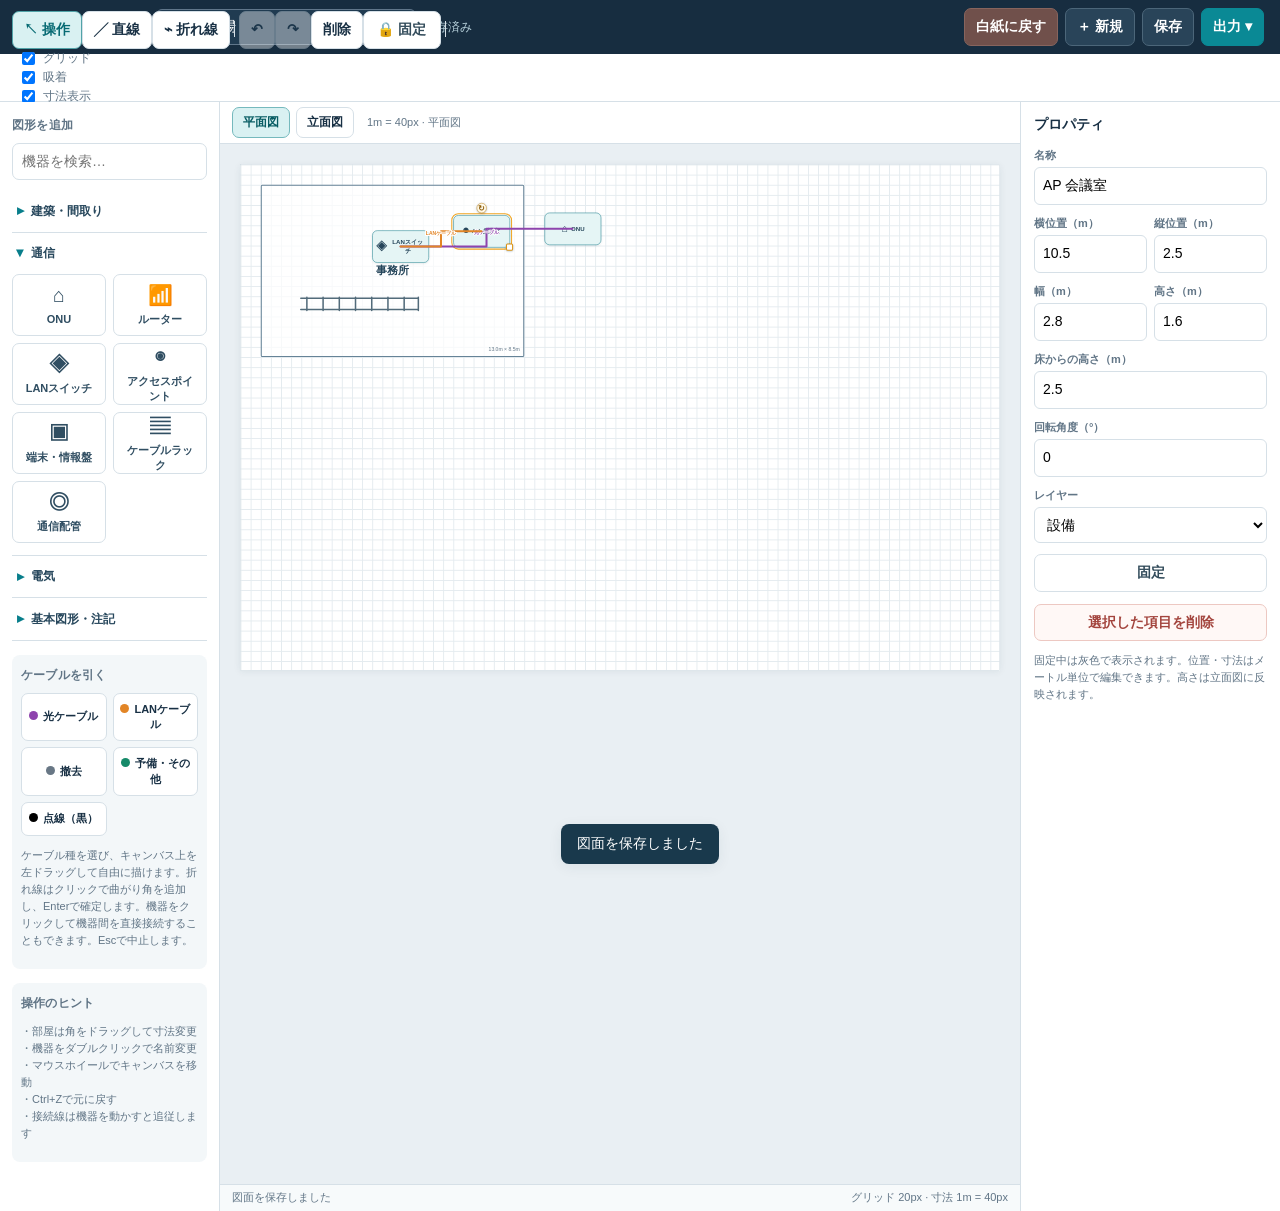
==== commit d04ae644: "Scale visible icon content with icon dimensions" ====
--- a/wiring-diagram-maker/index.html
+++ b/wiring-diagram-maker/index.html
@@ -1,6 +1,6 @@
 <!doctype html><html lang="ja"><head><meta charset="utf-8"><meta name="viewport" content="width=device-width,initial-scale=1,viewport-fit=cover"><meta name="theme-color" content="#172d40"><meta name="apple-mobile-web-app-capable" content="yes"><meta name="apple-mobile-web-app-status-bar-style" content="black-translucent"><meta name="apple-mobile-web-app-title" content="配線図メーカー"><link rel="manifest" href="./manifest.webmanifest"><link rel="apple-touch-icon" href="./apple-touch-icon.png"><title>配線図メーカー</title><style>
 :root{--navy:#172d40;--blue:#087e8b;--cyan:#d8f0f1;--bg:#edf2f5;--ink:#183044;--muted:#617586;--border:#d6e0e7;--orange:#e28526;--shadow:0 3px 14px #19344a12}*{box-sizing:border-box}body{margin:0;background:var(--bg);font:14px/1.4 "Segoe UI","Yu Gothic UI",Meiryo,sans-serif;color:var(--ink);overflow:hidden}button,input,select{font:inherit}button{cursor:pointer;border:1px solid var(--border);background:white;color:var(--ink);border-radius:7px;padding:8px 11px;font-weight:600}button:hover{border-color:#7e9aaa;background:#f7fafb}button:disabled{opacity:.4;cursor:default}.app{height:100vh;display:flex;flex-direction:column}.top{height:54px;background:var(--navy);color:white;display:flex;align-items:center;gap:14px;padding:0 16px;flex:none}.brand{font-size:16px;font-weight:750;white-space:nowrap}.project{display:flex;align-items:center;gap:8px;flex:1}.project input{border:1px solid #60768a;border-radius:6px;background:#203b51;color:white;padding:7px 9px;width:260px}.saved{color:#b8d2dc;font-size:12px}.top-actions{display:flex;gap:7px}.top button{background:#294459;border-color:#4c6679;color:white}.top button.primary{background:#0a8995;border-color:#0a8995}.toolbar{height:48px;background:white;border-bottom:1px solid var(--border);display:flex;align-items:center;gap:6px;padding:0 12px;flex:none}.toolbar .sep{height:25px;border-left:1px solid var(--border);margin:0 4px}.tool{min-width:38px}.tool.active{background:#d9f1f2;border-color:#51a3a8;color:#076a73}.toggle{display:flex;align-items:center;gap:5px;font-size:12px;color:var(--muted);padding:0 6px}.spacer{flex:1}.body{display:grid;grid-template-columns:220px minmax(400px,1fr) 260px;min-height:0;flex:1}.left,.right{background:white;overflow-y:auto}.left{border-right:1px solid var(--border);padding:12px}.right{border-left:1px solid var(--border);padding:13px}.sect-title{font-size:12px;color:var(--muted);font-weight:750;letter-spacing:.02em;text-transform:none;margin:3px 0 9px}.search{width:100%;border:1px solid var(--border);border-radius:7px;padding:8px 9px;margin-bottom:10px}.palette{display:grid;grid-template-columns:1fr 1fr;gap:7px}.shape{height:62px;display:flex;flex-direction:column;align-items:center;justify-content:center;gap:3px;font-size:11px;font-weight:650;color:#304e62}.shape .icon{font-size:20px}.shape .door-palette-icon{width:24px;height:24px;flex:none}.shape:hover{background:#f0f8f9;border-color:#4eabb1}.left p,.right p{font-size:11px;color:var(--muted);line-height:1.55}.left .info{background:#f3f7f9;border-radius:8px;padding:9px;margin-top:14px}.work{min-width:0;display:flex;flex-direction:column;background:#e9eff3}.viewbar{height:42px;background:white;border-bottom:1px solid var(--border);display:flex;align-items:center;padding:0 12px;gap:6px;flex:none}.viewbar button{padding:6px 10px;font-size:12px}.viewbar button.active{background:#d9f1f2;border-color:#75b9bd;color:#075c63}.scale-label{font-size:11px;color:var(--muted);margin-left:7px}.viewport{overflow:auto;flex:1;padding:20px;position:relative}.canvas{position:relative;width:1500px;height:1000px;background-color:white;background-image:linear-gradient(#e4ebef 1px,transparent 1px),linear-gradient(90deg,#e4ebef 1px,transparent 1px);background-size:20px 20px;box-shadow:var(--shadow);border:1px solid #cbd8df;transform-origin:top left}.canvas.no-grid{background-image:none}.wire-svg{position:absolute;inset:0;width:100%;height:100%;overflow:visible;pointer-events:none;z-index:20}.node{position:absolute;display:flex;align-items:center;justify-content:center;text-align:center;user-select:none;touch-action:none;cursor:move;z-index:2;color:#25455a}.node.selected{outline:2px solid #f0a522;outline-offset:2px}.node.room{border:2px solid #668397;border-radius:3px;background:#ffffffb8;font-weight:700;font-size:14px}.node.device{width:112px;height:64px;border:1.5px solid #197f8b;border-radius:10px;background:#e5f5f5;box-shadow:0 2px 5px #15394a19;gap:7px;padding:6px;font-size:12px;font-weight:700}.node.device .ico{font-size:21px}.node.rack{height:40px;border:0;background:transparent;border-radius:0;padding:0;overflow:visible}.rack-icon{display:block;width:100%;height:100%;overflow:visible}.rack-icon path{fill:none;stroke:#526b7a;stroke-width:3;stroke-linecap:round;stroke-linejoin:round}.node.conduit{height:20px;border:3px solid #b7792e;border-radius:20px;background:#fff0d4;color:#714813;font-size:10px;font-weight:700}.shape-category{border-bottom:1px solid var(--border);padding:2px 0}.shape-category summary{list-style:none;cursor:pointer;font-size:12px;font-weight:750;padding:9px 5px;color:#28485d;display:flex;align-items:center;gap:7px}.shape-category summary::-webkit-details-marker{display:none}.shape-category summary:before{content:'▸';color:#087e8b;font-size:14px;transition:transform .15s}.shape-category[open] summary:before{transform:rotate(90deg)}.shape-category .palette{padding:1px 0 10px}.node.symbol{width:60px;height:60px;display:flex;flex-direction:column;gap:0;overflow:visible;border:0;border-radius:0;background:transparent;box-shadow:none;color:#243f50}.node.symbol .symbol-mark{font-family:'Segoe UI Symbol','Yu Gothic UI',sans-serif;font-size:32px;line-height:1.02;white-space:nowrap}.node.symbol .symbol-mark svg{display:block;width:100%;height:100%;overflow:visible}.node.symbol .symbol-label{font-size:9px;line-height:1.1;white-space:nowrap;background:#ffffffd9;padding:1px 3px;border-radius:3px;color:#344f62}.node.symbol.selected{outline:1px dashed #d99213;outline-offset:1px}.node.symbol[data-type='wall']{height:26px}.node.label{border:1px dashed #8da2b0;background:#fff9d9;padding:4px 8px;min-height:30px;font-size:12px}.node .resize{display:none;position:absolute;width:14px;height:14px;right:-7px;bottom:-7px;background:#fff;border:2px solid #d99213;border-radius:3px;cursor:nwse-resize;touch-action:none;z-index:8;box-shadow:0 1px 4px #102a4355}.node.selected .resize{display:block}.node .rotate{display:none;position:absolute;left:50%;top:-25px;width:20px;height:20px;align-items:center;justify-content:center;transform:translateX(-50%);border:1px solid #c58a21;border-radius:50%;background:#fff9e8;color:#8d5d0a;font-size:16px;font-style:normal;line-height:1;cursor:grab;touch-action:none;z-index:9;box-shadow:0 1px 4px #102a4355}.node.selected .rotate{display:flex}.cable-label{font-size:10px;font-weight:700;paint-order:stroke;stroke:white;stroke-width:4px;stroke-linejoin:round}.right h2{font-size:14px;margin:0 0 13px}.field{margin-bottom:11px}.field label{display:block;font-size:11px;color:var(--muted);margin-bottom:4px;font-weight:650}.field input,.field select{width:100%;padding:8px;border:1px solid var(--border);border-radius:6px;background:white}.two{display:grid;grid-template-columns:1fr 1fr;gap:7px}.right .danger{width:100%;color:#a3443d;background:#fff8f6;border-color:#edc8c2;margin-top:4px}.right .empty{text-align:center;padding:25px 8px;color:var(--muted);font-size:12px}.wire-types{display:grid;grid-template-columns:1fr 1fr;gap:6px}.wire-type{font-size:11px;padding:8px 5px}.wire-type.active{outline:2px solid #e9a21a}.dot{display:inline-block;width:9px;height:9px;border-radius:50%;margin-right:5px}.status{height:27px;background:#f7fafb;border-top:1px solid var(--border);font-size:11px;color:var(--muted);display:flex;align-items:center;justify-content:space-between;padding:0 12px;flex:none}.wire-svg .selected-wire{filter:drop-shadow(0 0 2px #f0a522)}.context-menu{position:fixed;z-index:60;width:165px;padding:5px;background:#fff;border:1px solid #ccd8df;border-radius:8px;box-shadow:0 6px 22px #102a4333}.context-menu[hidden]{display:none}.context-menu button{display:block;width:100%;text-align:left;border:0;background:transparent;border-radius:5px;padding:9px 10px;font-size:13px}.context-menu button:hover{background:#edf4f6}.context-menu .ctx-danger{color:#a13932}.top button.clear{background:#70504b;border-color:#87645d}.toast{position:fixed;bottom:36px;left:50%;transform:translateX(-50%);background:#19394c;color:white;padding:10px 16px;border-radius:8px;box-shadow:var(--shadow);opacity:0;pointer-events:none;transition:.2s;z-index:30}.toast.show{opacity:1}.modal-bg{position:fixed;inset:0;background:#102a43aa;display:none;align-items:center;justify-content:center;z-index:20}.modal{background:white;padding:22px;border-radius:12px;width:370px;box-shadow:var(--shadow)}.modal h3{margin:0 0 14px}.modal input{width:100%;padding:9px;border:1px solid var(--border);border-radius:7px;margin-bottom:9px}.modal-actions{display:flex;justify-content:flex-end;gap:7px}.help{font-size:11px;color:var(--muted);line-height:1.6}.elevation .canvas{background-image:linear-gradient(#e4ebef 1px,transparent 1px),linear-gradient(90deg,#e4ebef 1px,transparent 1px);background-size:20px 20px}@media(max-width:1000px){.body{grid-template-columns:190px minmax(350px,1fr) 225px}.left{padding:9px}.right{padding:10px}.top{gap:8px;padding:0 9px}.project input{width:170px}.toolbar{overflow-x:auto}.toolbar .toggle{white-space:nowrap}}@media(max-width:740px){body{overflow:auto}.app{height:auto;min-height:100vh}.top{height:auto;min-height:54px;flex-wrap:wrap;padding:8px}.brand{font-size:14px}.project{min-width:100%}.project input{flex:1}.top-actions{margin-left:auto}.toolbar{overflow-x:auto}.body{display:flex;flex-direction:column}.left{order:2;border-right:0;border-top:1px solid var(--border)}.work{order:1;height:65vh;min-height:450px}.right{order:3;border-left:0;border-top:1px solid var(--border)}.viewport{padding:10px}.status{position:sticky;bottom:0}}
-@media(max-width:740px){body{overflow:auto;overscroll-behavior-y:contain}.app{height:auto;min-height:100vh;min-height:100dvh}.top{height:auto;min-height:54px;flex-wrap:wrap;padding:max(8px,env(safe-area-inset-top)) max(8px,env(safe-area-inset-right)) 8px max(8px,env(safe-area-inset-left));gap:8px}.brand{font-size:14px}.project{min-width:100%}.project input{flex:1;min-width:0}.top-actions{margin-left:auto;gap:5px}.top-actions button{min-height:44px;padding:9px}.toolbar{overflow-x:auto;overscroll-behavior-x:contain;min-height:54px;padding:5px 8px;gap:5px;-webkit-overflow-scrolling:touch}.toolbar button{flex:none;min-height:44px;padding:9px 12px}.toolbar .toggle{min-height:44px;white-space:nowrap}.body{display:flex;flex-direction:column;min-height:0}.left{order:2;border-right:0;border-top:1px solid var(--border);max-height:none}.work{order:1;height:calc(100dvh - 220px);min-height:420px;flex:none}.right{order:3;border-left:0;border-top:1px solid var(--border)}.viewport{padding:8px;overflow:auto;overscroll-behavior:contain;-webkit-overflow-scrolling:touch;touch-action:pan-x pan-y}.viewbar{flex:none;min-height:48px;overflow-x:auto}.viewbar button{min-height:42px;white-space:nowrap}.status{position:sticky;bottom:0;min-height:40px}.shape{min-height:46px}.search{min-height:44px;font-size:16px}.context-menu{position:fixed;max-height:70dvh;overflow-x:hidden;overflow-y:auto;overscroll-behavior:contain;-webkit-overflow-scrolling:touch;touch-action:pan-y;z-index:100}.context-menu button{min-height:44px;flex:none}.modal{width:min(92vw,420px)}button,input,select{font-size:16px}.node{touch-action:none;-webkit-user-select:none;user-select:none}}@page{size:A4 landscape;margin:10mm}@media print{.top,.toolbar,.left,.right,.viewbar,.status{display:none!important}.body{display:block}.work{display:block;width:100%;height:700px;min-height:0}.viewport{display:block;overflow:visible;padding:0;width:100%;height:700px}.canvas{box-shadow:none;border:0;transform:none!important;transform-origin:top left;width:1500px!important;height:1000px!important;zoom:.68}.node,.wire-svg{print-color-adjust:exact;-webkit-print-color-adjust:exact}}
+@media(max-width:740px){body{overflow:auto;overscroll-behavior-y:contain}.app{height:auto;min-height:100vh;min-height:100dvh}.top{height:auto;min-height:54px;flex-wrap:wrap;padding:max(8px,env(safe-area-inset-top)) max(8px,env(safe-area-inset-right)) 8px max(8px,env(safe-area-inset-left));gap:8px}.brand{font-size:14px}.project{min-width:100%}.project input{flex:1;min-width:0}.top-actions{margin-left:auto;gap:5px}.top-actions button{min-height:44px;padding:9px}.toolbar{overflow-x:auto;overscroll-behavior-x:contain;min-height:54px;padding:5px 8px;gap:5px;-webkit-overflow-scrolling:touch}.toolbar button{flex:none;min-height:44px;padding:9px 12px}.toolbar .toggle{min-height:44px;white-space:nowrap}.body{display:flex;flex-direction:column;min-height:0}.left{order:2;border-right:0;border-top:1px solid var(--border);max-height:none}.work{order:1;height:calc(100dvh - 220px);min-height:420px;flex:none}.right{order:3;border-left:0;border-top:1px solid var(--border)}.viewport{padding:8px;overflow:auto;overscroll-behavior:contain;-webkit-overflow-scrolling:touch;touch-action:pan-x pan-y}.viewbar{flex:none;min-height:48px;overflow-x:auto}.viewbar button{min-height:42px;white-space:nowrap}.status{position:sticky;bottom:0;min-height:40px}.shape{min-height:46px}.search{min-height:44px;font-size:16px}.context-menu{position:fixed;max-height:70dvh;overflow-x:hidden;overflow-y:auto;overscroll-behavior:contain;-webkit-overflow-scrolling:touch;touch-action:pan-y;z-index:100}.context-menu button{min-height:44px;flex:none}.modal{width:min(92vw,420px)}button,input,select{font-size:16px}.node{touch-action:none;-webkit-user-select:none;user-select:none}}@page{size:A4 landscape;margin:8mm}@media print{html,body{width:auto!important;height:auto!important;min-height:0!important;overflow:visible!important;position:static!important;inset:auto!important;background:#fff!important}.app{display:block!important;position:static!important;width:100%!important;height:auto!important;min-height:0!important;overflow:visible!important;padding:0!important}.top,.toolbar,.left,.right,.viewbar,.status{display:none!important}.body{display:block!important;width:100%!important;height:700px!important;min-height:0!important;overflow:visible!important;margin:0!important;padding:0!important}.work{display:block!important;position:static!important;width:100%!important;height:700px!important;min-height:0!important;overflow:visible!important;break-inside:avoid;page-break-inside:avoid}.viewport{display:block!important;position:static!important;overflow:visible!important;padding:0!important;margin:0!important;width:100%!important;height:700px!important;min-height:0!important}.canvas{position:relative!important;display:block!important;box-shadow:none!important;border:0!important;transform:none!important;transform-origin:top left!important;width:1500px!important;height:1000px!important;zoom:.70!important;break-inside:avoid;page-break-inside:avoid}.node,.wire-svg{print-color-adjust:exact;-webkit-print-color-adjust:exact}}
 
 /* iPhone touch-first layout */
 .mobile-only{display:none}
@@ -31,7 +31,7 @@
 .palette{gap:8px}.shape-category summary{min-height:44px}
 .right .field input,.right .field select{min-height:44px}
 .context-menu{width:min(250px,calc(100vw - 16px));max-height:65dvh;overflow:auto}
-.modal-bg{padding:16px}.modal{width:min(100%,420px);max-height:85dvh;overflow:auto}
+.modal-bg{align-items:flex-end;padding:8px 8px calc(env(safe-area-inset-bottom) + 8px)}.modal{width:100%;max-height:82dvh;overflow:auto;padding:20px;border-radius:16px}.modal>button{min-height:52px}.modal-actions button{min-height:48px}
 .node .resize{width:20px;height:20px;right:-10px;bottom:-10px}
 .node .rotate{width:28px;height:28px;top:-34px;font-size:19px}
 }
@@ -39,17 +39,23 @@
 .toolbar #finishPolylineBtn{display:none}
 #lockBtn{min-width:78px;background:#fff;color:#344d5c}
 #lockBtn.active{background:#d4d7da!important;color:#505b62!important;border-color:#aeb6bb!important}
-.node.locked{background:#d3d6d8!important;color:#68737a!important;filter:grayscale(1)}
-.node.locked .rack-icon path{stroke:#7c858a}
-.node.locked .symbol-mark svg path{stroke:#68737a}
 .node.locked .resize,.node.locked .rotate{display:none!important}
 .lock-control{width:100%;margin:0 0 8px;background:#fff;color:#344d5c}
 .lock-control:hover{background:#f6f8f9}
 @media(max-width:740px){body.polyline-mode .toolbar #finishPolylineBtn{display:block;min-height:42px;white-space:nowrap}}
 
 @media(max-width:740px){.app{position:relative}.toolbar{position:absolute!important;top:calc(env(safe-area-inset-top) + 100px)!important;left:0;right:0;width:100%;height:52px;min-height:52px;z-index:35;overflow:hidden!important;transform:translateZ(0);backface-visibility:hidden;overscroll-behavior:none}.toolbar-scroll{display:flex;align-items:center;gap:6px;width:100%;height:100%;padding:0 8px;overflow-x:auto;overflow-y:hidden;overscroll-behavior-x:contain;touch-action:pan-x;-webkit-overflow-scrolling:touch;scrollbar-width:none;white-space:nowrap}.toolbar-scroll::-webkit-scrollbar{display:none}.toolbar-scroll .spacer{flex:1 0 12px}.body{margin-top:52px;flex:1 1 auto;min-height:0}}
-</style></head><body><div class="app"><header class="top"><div class="brand">⌁ 配線図メーカー</div><div class="project"><input id="projectName" value="新しい現場"><span class="saved" id="saveStatus">未保存</span></div><div class="top-actions"><button id="clearAllBtn" class="clear" title="この図面の項目をすべて消去">白紙に戻す</button><button id="newBtn">＋ 新規</button><button id="saveBtn">保存</button><button class="primary" id="exportMenu">出力 ▾</button></div></header><nav class="toolbar"><div class="toolbar-scroll"><button class="tool active" id="operateBtn" title="右クリックでアイコンを選択。左側のパレットから追加">↖ 操作</button><button class="tool" data-mode="line" title="左ドラッグで直線">╱ 直線</button><button class="tool" data-mode="polyline" title="タップで曲がり角を追加">⌁ 折れ線</button><button id="finishPolylineBtn" type="button" title="折れ線を確定">✓ 完了</button><span class="sep"></span><button id="undoBtn" title="元に戻す (Ctrl+Z)">↶</button><button id="redoBtn" title="やり直し (Ctrl+Y)">↷</button><button id="deleteBtn" title="削除 (Delete)">削除</button><button id="lockBtn" title="選択した図形・ケーブルを固定">🔒 固定</button><span class="sep"></span><label class="toggle"><input type="checkbox" id="gridToggle" checked> グリッド</label><label class="toggle"><input type="checkbox" id="snapToggle" checked> 吸着</label><label class="toggle"><input type="checkbox" id="dimToggle" checked> 寸法表示</label><span class="spacer"></span><button id="zoomOut">−</button><span id="zoomLabel" style="font-size:12px;width:42px;text-align:center">100%</span><button id="zoomIn">＋</button><button id="fitBtn">全体表示</button></div></nav><main class="body"><aside class="left"><div class="sect-title">図形を追加</div><input class="search" id="shapeSearch" placeholder="機器を検索…"><div class="shape-categories"><details class="shape-category"><summary>建築・間取り</summary><div class="palette"><button class="shape" data-type="room"><span class="icon">▱</span>部屋・区画</button><button class="shape" data-type="wall"><span class="icon">━</span>壁</button><button class="shape" data-type="door"><svg class="icon door-palette-icon" viewBox="0 0 60 60" aria-label="片開きドア"><path d="M10 8 V46 H56 M10 8 A38 38 0 0 1 48 46" fill="none" stroke="#25455a" stroke-width="2.5" stroke-linecap="round" stroke-linejoin="round"/></svg>ドア</button><button class="shape" data-type="window"><span class="icon">▥</span>窓</button><button class="shape" data-type="stairs"><span class="icon">⇧</span>階段</button><button class="shape" data-type="column"><span class="icon">■</span>柱</button><button class="shape" data-type="elevator"><span class="icon">↕</span>エレベーター</button></div></details><details class="shape-category" open><summary>通信</summary><div class="palette"><button class="shape" data-type="onu"><span class="icon">⌂</span>ONU</button><button class="shape" data-type="router"><span class="icon">📶</span>ルーター</button><button class="shape" data-type="switch"><span class="icon">◈</span>LANスイッチ</button><button class="shape" data-type="ap"><span class="icon">◉</span>アクセスポイント</button><button class="shape" data-type="terminal"><span class="icon">▣</span>端末・情報盤</button><button class="shape" data-type="rack"><span class="icon">▤</span>ケーブルラック</button><button class="shape" data-type="pipe"><span class="icon">◎</span>通信配管</button></div></details><details class="shape-category"><summary>電気</summary><div class="palette"><button class="shape" data-type="outlet"><span class="icon">◎</span>コンセント</button><button class="shape" data-type="powerswitch"><span class="icon">S</span>壁スイッチ</button><button class="shape" data-type="light"><span class="icon">⊗</span>照明</button><button class="shape" data-type="panel"><span class="icon">▤</span>分電盤</button><button class="shape" data-type="junction"><span class="icon">○</span>接続箱</button></div></details><details class="shape-category"><summary>基本図形・注記</summary><div class="palette"><button class="shape" data-type="rectangle"><span class="icon">□</span>四角形</button><button class="shape" data-type="circle"><span class="icon">○</span>円</button><button class="shape" data-type="triangle"><span class="icon">△</span>三角形</button><button class="shape" data-type="arrow"><span class="icon">→</span>矢印</button><button class="shape" data-type="label"><span class="icon">T</span>文字・注記</button></div></details></div><div class="info"><div class="sect-title">ケーブルを引く</div><div class="wire-types"><button class="wire-type" data-wire="光"><i class="dot" style="background:#8e44ad"></i>光ケーブル</button><button class="wire-type" data-wire="LAN"><i class="dot" style="background:#e28526"></i>LANケーブル</button><button class="wire-type" data-wire="撤去"><i class="dot" style="background:#687785"></i>撤去</button><button class="wire-type" data-wire="予備"><i class="dot" style="background:#168a69"></i>予備・その他</button><button class="wire-type" data-wire="点線"><i class="dot" style="background:#000000"></i>点線（黒）</button></div><p>ケーブル種を選び、キャンバス上を左ドラッグして自由に描けます。折れ線はクリックで曲がり角を追加し、Enterで確定します。機器をクリックして機器間を直接接続することもできます。Escで中止します。</p></div><div class="info"><div class="sect-title">操作のヒント</div><p>・部屋は角をドラッグして寸法変更<br>・機器をダブルクリックで名前変更<br>・マウスホイールでキャンバスを移動<br>・Ctrl+Zで元に戻す<br>・接続線は機器を動かすと追従します</p></div></aside><section class="work"><div class="viewbar"><button id="planBtn" class="active">平面図</button><button id="elevBtn">立面図</button><button id="mobilePaletteBtn" class="mobile-only" type="button" aria-expanded="false">図形追加</button><button id="mobilePropsBtn" class="mobile-only" type="button" aria-expanded="false">プロパティ</button><span class="scale-label" id="viewNote">1m = 40px · 平面図</span></div><div class="viewport" id="viewport"><div id="canvas" class="canvas"><svg class="wire-svg" id="wires" viewBox="0 0 1500 1000"></svg></div></div><div class="status"><span id="statusText">準備完了 · クリックして図形を配置</span><span>グリッド 20px · 寸法 1m = 40px</span></div></section><aside class="right"><h2>プロパティ</h2><div id="props"><div class="empty">図面上の図形を選択すると<br>名前・位置・高さを編集できます。</div></div></aside></main></div><div class="toast" id="toast"></div><div class="modal-bg" id="modal"><div class="modal"><h3>図面を出力</h3><button id="pngBtn" style="width:100%;margin-bottom:7px">PNG画像をダウンロード</button><button id="pdfBtn" style="width:100%;margin-bottom:12px">PDFとして保存・印刷</button><div class="modal-actions"><button id="closeModal">閉じる</button></div><p class="help">PNGは画面に配置した図形を画像にします。PDFは印刷画面から保存できます。</p></div></div><div id="iconContextMenu" class="context-menu" hidden><button id="contextDelete" class="ctx-danger">削除</button><button id="contextLock">固定</button><button id="contextCopy">コピー</button><button id="contextRename">名前を変更</button><button id="contextPaste">貼り付け</button><button id="contextFront">前面レベル0</button><button id="contextBack">最後面レベル9</button><label class="ctx-level">表示レベル<select id="contextLevel"><option value="0">レベル 0</option><option value="1">レベル 1</option><option value="2">レベル 2</option><option value="3">レベル 3</option><option value="4">レベル 4</option><option value="5">レベル 5</option><option value="6">レベル 6</option><option value="7">レベル 7</option><option value="8">レベル 8</option><option value="9">レベル 9</option></select></label><button id="contextRotateRight">右へ90度回転</button><button id="contextRotateLeft">左へ90度回転</button></div><div id="toastEl" class="toast"></div><script>
-(()=>{'use strict';const $=s=>document.querySelector(s),canvas=$('#canvas'),svg=$('#wires'),props=$('#props'),toastEl=$('#toastEl');const colors={光:'#8e44ad',LAN:'#e28526',撤去:'#687785',予備:'#168a69',点線:'#000000'},names={光:'光ケーブル',LAN:'LANケーブル',撤去:'撤去ケーブル',予備:'予備ケーブル',点線:'点線ケーブル'};let nodes=[],links=[],viewStates={plan:null,elevation:null},drawing=null,suppressNextClick=false,sel=null,selectedLink=null,clipboard=null,contextAnchor=null,mode='select',wireMode=null,wireFrom=null,view='plan',zoom=1,nextId=1,history=[],future=[],dirty=false,loadedDocument=false,docId='doc-'+Date.now();const defs={room:{kind:'room',name:'部屋・区画',icon:'',w:320,h:220},wall:{kind:'symbol',name:'壁',icon:'━',w:180,h:26},door:{kind:'symbol',name:'ドア',icon:'◜',w:60,h:60},window:{kind:'symbol',name:'窓',icon:'▥',w:72,h:24},stairs:{kind:'symbol',name:'階段',icon:'⇧',w:72,h:88},column:{kind:'symbol',name:'柱',icon:'■',w:48,h:48},elevator:{kind:'symbol',name:'エレベーター',icon:'↕',w:70,h:80},onu:{kind:'device',name:'ONU',icon:'⌂',w:112,h:64},router:{kind:'device',name:'ルーター',icon:'📶',w:112,h:64},switch:{kind:'device',name:'LANスイッチ',icon:'◈',w:112,h:64},ap:{kind:'device',name:'アクセスポイント',icon:'◉',w:112,h:64},terminal:{kind:'device',name:'端末・情報盤',icon:'▣',w:112,h:64},rack:{kind:'rack',name:'ケーブルラック',icon:'',w:240,h:40},pipe:{kind:'conduit',name:'通信配管',icon:'◎',w:240,h:20},outlet:{kind:'symbol',name:'コンセント',icon:'◎',w:38,h:38},powerswitch:{kind:'symbol',name:'壁スイッチ',icon:'S',w:34,h:34},light:{kind:'symbol',name:'照明',icon:'⊗',w:44,h:44},panel:{kind:'symbol',name:'分電盤',icon:'▤',w:64,h:54},junction:{kind:'symbol',name:'接続箱',icon:'○',w:34,h:34},rectangle:{kind:'symbol',name:'四角形',icon:'□',w:80,h:60},circle:{kind:'symbol',name:'円',icon:'○',w:60,h:60},triangle:{kind:'symbol',name:'三角形',icon:'△',w:60,h:60},arrow:{kind:'symbol',name:'矢印',icon:'→',w:90,h:44},label:{kind:'label',name:'注記',icon:'T',w:140,h:32}};function say(s){$('#statusText').textContent=s;toastEl.textContent=s;toastEl.classList.add('show');setTimeout(()=>toastEl.classList.remove('show'),1800)}function snap(){return JSON.stringify({nodes,links,name:$('#projectName').value})}function record(){history.push(snap());if(history.length>80)history.shift();future=[];updateHistory()}function updateHistory(){$('#undoBtn').disabled=!history.length;$('#redoBtn').disabled=!future.length}function mark(){dirty=true;$('#saveStatus').textContent='未保存の変更';queueSave()}let saveTimer;function queueSave(){clearTimeout(saveTimer);saveTimer=setTimeout(save,700)}function save(){const docs=JSON.parse(localStorage.getItem('wiringDocs')||'{}'),planData=view==='plan'?{nodes,links}:viewStates.plan||{nodes:[],links:[]},elevationData=view==='elevation'?{nodes,links}:viewStates.elevation||{nodes:[],links:[]};viewStates.plan=planData;viewStates.elevation=elevationData;docs[docId]={name:$('#projectName').value,nodes:planData.nodes,links:planData.links,views:{plan:planData,elevation:elevationData},updated:new Date().toISOString()};localStorage.setItem('wiringDocs',JSON.stringify(docs));dirty=false;$('#saveStatus').textContent='保存済み';say('図面を保存しました')}function add(type,x,y,name){const d=defs[type]||defs.terminal;record();let n={id:nextId++,type,kind:d.kind,name:name||d.name,icon:d.icon,x:x??(100+nodes.length*25),y:y??(90+nodes.length*22),w:d.w,h:d.h,height:type==='rack'?2.2:type==='ap'?2.5:1.2,rotation:0,zIndex:Math.max(0,...nodes.map(x=>x.zIndex||0))+1,depth:'前',level:5,layer:'設備'};nodes.push(n);sel=n.id;render();mark();return n}function esc(s){return String(s).replace(/[&<>"']/g,c=>({'&':'&amp;','<':'&lt;','>':'&gt;','"':'&quot;',"'":'&#39;'}[c]))}function switchView(next){if(next===view)return;viewStates[view]={nodes,links};const state=viewStates[next]||{nodes:[],links:[]};view=next;nodes=state.nodes||[];links=state.links||[];sel=null;selectedLink=null;wireMode=null;wireFrom=null;drawing=null;mode='select';document.querySelectorAll('[data-mode]').forEach(b=>b.classList.remove('active'));$('#operateBtn').classList.add('active');$('#planBtn').classList.toggle('active',view==='plan');$('#elevBtn').classList.toggle('active',view==='elevation');$('#viewNote').textContent=view==='plan'?'1m = 40px · 平面図':'立面図 · 平面図とは別に作成';history=[];future=[];updateHistory();render();mark();say(view==='plan'?'平面図を表示しました':'立面図を表示しました')}function render(){const lockButton=$('#lockBtn'),lockTarget=selectedLink!==null?links.find(l=>l.id===selectedLink):nodes.find(n=>n.id===sel);if(lockButton){lockButton.disabled=!lockTarget;lockButton.textContent=lockTarget?.locked?'🔓 固定解除':'🔒 固定';lockButton.classList.toggle('active',!!lockTarget?.locked)}canvas.querySelectorAll('.node,.elev-banner,.section-room,.section-item,.section-empty,.section-floor').forEach(e=>e.remove());canvas.classList.toggle('no-grid',!$('#gridToggle').checked);canvas.classList.toggle('elevation',view==='elevation');for(const n of nodes){const el=document.createElement('div');el.className='node '+n.kind+(sel===n.id?' selected':'')+(n.locked?' locked':'');el.dataset.id=n.id;el.dataset.type=n.type;el.style.cssText=`left:${n.x}px;top:${n.y}px;width:${n.w}px;height:${n.h}px;z-index:${10-(Number.isInteger(Number(n.level))?Number(n.level):(n.depth==='奥'?9:5))};transform:rotate(${n.rotation||0}deg);transform-origin:center center`;el.dataset.baseY=n.y;if(n.kind==='device')el.innerHTML=`<span class="ico">${esc(n.icon)}</span><span>${esc(n.name)}</span>`;else if(n.kind==='symbol'){el.title=n.name;const mark=n.type==='door'?'<svg viewBox="0 0 60 60" aria-label="片開きドアの平面記号"><path d="M10 8 V46 H56 M10 8 A38 38 0 0 1 48 46" fill="none" stroke="#25455a" stroke-width="2.5" stroke-linecap="round" stroke-linejoin="round"/></svg>':esc(n.icon);el.innerHTML=`<span class="symbol-mark">${mark}</span><span class="symbol-label">${esc(n.name)}</span>`}else if(n.kind==='rack'){el.title=n.name;el.innerHTML='<svg class="rack-icon" viewBox="0 0 240 40" preserveAspectRatio="none" aria-hidden="true"><path vector-effect="non-scaling-stroke" d="M4 9H236 M4 31H236 M16 7V33 M48 7V33 M80 7V33 M112 7V33 M144 7V33 M176 7V33 M208 7V33 M236 7V33"/></svg>'}else el.textContent=n.name;if(n.kind==='room'&&$('#dimToggle').checked){const dim=document.createElement('small');dim.textContent=(n.w/40).toFixed(1)+'m × '+(n.h/40).toFixed(1)+'m';dim.style.cssText='position:absolute;bottom:5px;right:7px;font-size:10px;color:#607586;font-weight:500';el.append(dim)}const grip=document.createElement('i');grip.className='resize';grip.title='ドラッグしてサイズ変更';el.append(grip);if(n.kind==='device'||n.kind==='rack'||n.kind==='conduit'||n.kind==='symbol'){const rot=document.createElement('i');rot.className='rotate';rot.textContent='↻';rot.title='ドラッグして回転';el.append(rot)}el.addEventListener('pointerdown',e=>touchNodeDown(e,n,el));el.addEventListener('contextmenu',e=>{e.preventDefault();e.stopPropagation();wireMode=null;wireFrom=null;drawing=null;document.querySelectorAll('[data-wire]').forEach(x=>x.classList.remove('active'));setMode('select');select(n.id);contextAnchor={kind:'item',x:n.x,y:n.y};showContextAt(e);});el.addEventListener('click',e=>{e.stopPropagation();if(wireMode){connect(n.id);return}select(n.id)});canvas.append(el)}drawWires();showProps();updateHistory()}function openLinkContext(l,e){e.preventDefault();e.stopPropagation();selectedLink=l.id;sel=null;contextAnchor={kind:'item',x:l.points?.[0]?.x||0,y:l.points?.[0]?.y||0};wireMode=null;wireFrom=null;drawing=null;document.querySelectorAll('[data-wire]').forEach(x=>x.classList.remove('active'));setMode('select');showContextAt(e)}function drawWires(){svg.innerHTML='';for(const l of links){let d='',midX=0,midY=0;if(l.points&&l.points.length>1){d='M '+l.points.map(p=>`${p.x} ${p.y}`).join(' L ');const m=l.points[Math.floor(l.points.length/2)];midX=m.x;midY=m.y}else{const a=nodes.find(n=>n.id===l.a),b=nodes.find(n=>n.id===l.b);if(!a||!b)continue;let ax=a.x+a.w/2,ay=a.y+a.h/2,bx=b.x+b.w/2,by=b.y+b.h/2;let mid=(ax+bx)/2;d=`M ${ax} ${ay} L ${mid} ${ay} L ${mid} ${by} L ${bx} ${by}`;midX=mid;midY=(ay+by)/2}if(l.id==null)l.id='wire-'+Math.random().toString(36).slice(2);const path=document.createElementNS('http://www.w3.org/2000/svg','path');path.setAttribute('d',d);path.setAttribute('fill','none');path.setAttribute('pointer-events','stroke');path.style.cursor='pointer';path.dataset.linkId=l.id;path.setAttribute('stroke',l.locked?'#92999e':(colors[l.type]||'#365d71'));path.setAttribute('stroke-width',selectedLink===l.id?7:(l.type==='撤去'?3:4));if(selectedLink===l.id)path.setAttribute('class','selected-wire');path.setAttribute('stroke-dasharray',l.type==='撤去'?'8 5':l.type==='点線'?'2 6':'');path.setAttribute('stroke-linecap','round');path.setAttribute('stroke-linejoin','round');path.addEventListener('click',e=>{e.stopPropagation();selectedLink=l.id;sel=null;closeIconMenu();render();say('線を選択しました')});path.addEventListener('contextmenu',e=>openLinkContext(l,e));path.addEventListener('pointerdown',e=>{if(e.pointerType!=='touch')return;const sx=e.clientX,sy=e.clientY;let timer=setTimeout(()=>openLinkContext(l,{clientX:sx,clientY:sy,preventDefault(){},stopPropagation(){}}),650);const cancel=()=>clearTimeout(timer);const move=ev=>{if(Math.hypot(ev.clientX-sx,ev.clientY-sy)>9)cancel()};path.addEventListener('pointermove',move,{once:true});path.addEventListener('pointerup',cancel,{once:true});path.addEventListener('pointercancel',cancel,{once:true})});svg.append(path);const label=l.name||names[l.type]||(l.type==='line'?'直線':l.type==='polyline'?'折れ線':'ケーブル');if(label){const t=document.createElementNS('http://www.w3.org/2000/svg','text');t.setAttribute('x',midX);t.setAttribute('y',midY-7);t.setAttribute('text-anchor','middle');t.setAttribute('fill',colors[l.type]);t.setAttribute('class','cable-label');t.textContent=label;svg.append(t)}}if(drawing&&drawing.points&&drawing.points.length){const pts=[...drawing.points];if(drawing.preview)pts.push(drawing.preview);if(pts.length>1){const p=document.createElementNS('http://www.w3.org/2000/svg','path');p.setAttribute('d','M '+pts.map(v=>`${v.x} ${v.y}`).join(' L '));p.setAttribute('fill','none');p.setAttribute('stroke',colors[drawing.type]||'#365d71');p.setAttribute('stroke-width','4');p.setAttribute('stroke-dasharray','6 5');p.setAttribute('stroke-linecap','round');p.setAttribute('stroke-linejoin','round');svg.append(p)}}}function select(id){sel=id;selectedLink=null;render()}function showProps(){const n=nodes.find(x=>x.id===sel);if(!n&&selectedLink!==null){const l=links.find(x=>x.id===selectedLink);if(l){const title=l.name||names[l.type]||(l.type==='line'?'直線':l.type==='polyline'?'折れ線':'ケーブル');props.innerHTML=`<div class="field"><label>選択中の線</label><input id="linkName" value="${esc(title)}" ${l.locked?'disabled':''}></div><p>描画済みの線です。固定中は灰色で表示されます。</p><button class="lock-control" id="propsLockBtn">${l.locked?'固定を解除':'固定'}</button><button class="danger" id="delSelected">選択した線を削除</button>`;$('#linkName').onchange=()=>{record();l.name=$('#linkName').value.trim()||title;render();mark()};$('#propsLockBtn').onclick=toggleLock;$('#delSelected').onclick=deleteSelection;return}}if(!n){props.innerHTML='<div class="empty">図面上の図形や線を選択すると<br>情報を表示します。</div>';return}props.innerHTML=`<div class="field"><label>名称</label><input data-k="name" value="${esc(n.name)}"></div><div class="field two"><div><label>横位置（m）</label><input data-k="x" type="number" step="0.1" value="${(n.x/40).toFixed(1)}"></div><div><label>縦位置（m）</label><input data-k="y" type="number" step="0.1" value="${(n.y/40).toFixed(1)}"></div></div><div class="field two"><div><label>幅（m）</label><input data-k="w" type="number" min="0.2" step="0.1" value="${(n.w/40).toFixed(1)}"></div><div><label>高さ（m）</label><input data-k="h" type="number" min="0.2" step="0.1" value="${(n.h/40).toFixed(1)}"></div></div><div class="field"><label>床からの高さ（m）</label><input data-k="height" type="number" min="0" max="20" step="0.1" value="${n.height}"></div><div class="field"><label>回転角度（°）</label><input data-k="rotation" type="number" step="1" value="${n.rotation||0}"></div><div class="field"><label>レイヤー</label><select data-k="layer"><option ${n.layer==='間取り'?'selected':''}>間取り</option><option ${n.layer==='配線'?'selected':''}>配線</option><option ${n.layer==='設備'?'selected':''}>設備</option><option ${n.layer==='注記'?'selected':''}>注記</option></select></div><button class="lock-control" id="propsLockBtn">${n.locked?'固定を解除':'固定'}</button><button class="danger" id="delSelected">選択した項目を削除</button><p>固定中は灰色で表示されます。位置・寸法はメートル単位で編集できます。高さは立面図に反映されます。</p>`;props.querySelectorAll('[data-k]').forEach(inp=>inp.addEventListener('change',()=>{record();const k=inp.dataset.k;if(['x','y','w','h','height','rotation'].includes(k))n[k]=Number(inp.value)*(k==='x'||k==='y'||k==='w'||k==='h'?40:1);else n[k]=inp.value;render();mark()}));props.querySelectorAll('[data-k]').forEach(inp=>inp.disabled=!!n.locked);$('#propsLockBtn').onclick=toggleLock;$('#delSelected').onclick=deleteSelection}function touchNodeDown(e,n,el){if(e.pointerType!=='touch'){beginDrag(e,n,el);return}const down=e;let timer=setTimeout(()=>{select(n.id);contextAnchor={kind:'item',x:n.x,y:n.y};showContextAt({clientX:down.clientX,clientY:down.clientY});},600);function clean(){clearTimeout(timer);el.removeEventListener('pointermove',move);el.removeEventListener('pointerup',clean);el.removeEventListener('pointercancel',clean)}function move(ev){if(Math.hypot(ev.clientX-down.clientX,ev.clientY-down.clientY)>9){clean();beginDrag(down,n,el)}}el.addEventListener('pointermove',move);el.addEventListener('pointerup',clean,{once:true});el.addEventListener('pointercancel',clean,{once:true})}function beginDrag(e,n,el){if(e.button!==0||n.locked)return;const r=canvas.getBoundingClientRect(),sx=e.clientX,sy=e.clientY,ox=n.x,oy=n.y,ow=n.w,oh=n.h,resize=e.target.classList.contains('resize'),rotate=e.target.classList.contains('rotate'),scaleX=r.width/canvas.offsetWidth,nr=el.getBoundingClientRect(),cx=nr.left+nr.width/2,cy=nr.top+nr.height/2,startAngle=Math.atan2(e.clientY-cy,e.clientX-cx),startRotation=n.rotation||0;record();el.setPointerCapture(e.pointerId);function mv(ev){const dx=(ev.clientX-sx)/scaleX,dy=(ev.clientY-sy)/scaleX;if(rotate){let deg=startRotation+(Math.atan2(ev.clientY-cy,ev.clientX-cx)-startAngle)*180/Math.PI;if(ev.shiftKey)deg=Math.round(deg/15)*15;n.rotation=((deg%360)+360)%360;el.style.transform=`rotate(${n.rotation}deg)`}else if(resize){const a=(n.rotation||0)*Math.PI/180,c=Math.cos(a),s=Math.sin(a),localW=dx*c+dy*s,localH=-dx*s+dy*c,newW=Math.max(40,ow+localW),newH=Math.max(30,oh+localH),dw=newW-ow,dh=newH-oh,centerX=ox+ow/2+(c*dw-s*dh)/2,centerY=oy+oh/2+(s*dw+c*dh)/2;n.w=newW;n.h=newH;n.x=centerX-newW/2;n.y=centerY-newH/2;el.style.left=n.x+'px';el.style.top=n.y+'px';el.style.width=n.w+'px';el.style.height=n.h+'px'}else{let x=ox+dx,y=oy+dy;if($('#snapToggle').checked){x=Math.round(x/20)*20;y=Math.round(y/20)*20}n.x=Math.max(0,x);n.y=Math.max(0,y);el.style.left=n.x+'px';el.style.top=n.y+'px'}drawWires()}function up(){el.removeEventListener('pointermove',mv);el.removeEventListener('pointerup',up);el.removeEventListener('pointercancel',up);render();mark()}el.addEventListener('pointermove',mv);el.addEventListener('pointerup',up);el.addEventListener('pointercancel',up);sel=n.id;showProps()}function connect(id){if(!wireFrom){wireFrom=id;sel=id;selectedLink=null;say('接続先の機器を選んでください');render();return}if(wireFrom===id){say('別の機器を選択してください');return}record();const newLink={id:Date.now()+Math.random(),a:wireFrom,b:id,type:wireMode,name:names[wireMode]||'ケーブル'};links.push(newLink);selectedLink=newLink.id;sel=null;wireMode=null;wireFrom=null;document.querySelectorAll('[data-wire]').forEach(b=>b.classList.remove('active'));setMode('select');render();mark();say('ケーブルを接続しました')}function setMode(m){mode=m;drawing=null;document.querySelectorAll('[data-mode]').forEach(b=>b.classList.toggle('active',b.dataset.mode===m));if(m==='cable'&&!wireMode)say('左側でケーブル種類を選んでください');else if(m==='line')say(wireMode?names[wireMode]+'の直線を引きます':'キャンバス上で左ドラッグして直線を引きます');else if(m==='polyline')say(wireMode?names[wireMode]+'の折れ線を引きます。タップで点を追加し、完了で終了します':'タップで点を追加し、完了で終了します');document.body.classList.toggle('polyline-mode',m==='polyline');render()}function closeIconMenu(){$('#iconContextMenu').hidden=true}function showContextAt(e){const m=$('#iconContextMenu'),target=selectedLink!==null?links.find(l=>l.id===selectedLink):nodes.find(n=>n.id===sel);$('#contextLock').disabled=!target;$('#contextLock').textContent=target?.locked?'固定を解除':'固定';$('#contextPaste').disabled=!clipboard;$('#contextCopy').disabled=sel===null&&selectedLink===null;$('#contextRename').disabled=sel===null&&selectedLink===null;$('#contextRotateRight').disabled=sel===null;$('#contextRotateLeft').disabled=sel===null;m.hidden=false;const vv=window.visualViewport,left=vv?vv.offsetLeft:0,top=vv?vv.offsetTop:0,width=vv?vv.width:innerWidth,height=vv?vv.height:innerHeight;m.style.maxHeight=Math.max(120,height-16)+'px';const r=m.getBoundingClientRect(),mw=r.width||205,mh=r.height||260,x=Math.max(left+8,Math.min(e.clientX,left+width-mw-8)),y=Math.max(top+8,Math.min(e.clientY,top+height-mh-8));m.style.left=x+'px';m.style.top=y+'px'}function copySelection(){if(sel!==null){const n=nodes.find(x=>x.id===sel);if(!n)return false;clipboard={kind:'node',data:JSON.parse(JSON.stringify(n))};contextAnchor={kind:'item',x:n.x,y:n.y}}else if(selectedLink!==null){const l=links.find(x=>x.id===selectedLink);if(!l)return false;clipboard={kind:'link',data:JSON.parse(JSON.stringify(l))};contextAnchor={kind:'item',x:l.points?.[0]?.x||0,y:l.points?.[0]?.y||0}}else return false;say('選択項目をコピーしました');return true}function pasteClipboard(){if(!clipboard)return;closeIconMenu();record();wireMode=null;wireFrom=null;document.querySelectorAll('[data-wire]').forEach(x=>x.classList.remove('active'));mode='select';document.querySelectorAll('[data-mode]').forEach(x=>x.classList.toggle('active',x.dataset.mode==='select'));if(clipboard.kind==='node'){const n=JSON.parse(JSON.stringify(clipboard.data));n.id=nextId++;if(contextAnchor&&contextAnchor.kind==='canvas'){n.x=contextAnchor.x-n.w/2;n.y=contextAnchor.y-n.h/2}else{n.x+=20;n.y+=20}n.x=Math.max(0,n.x);n.y=Math.max(0,n.y);n.zIndex=Math.max(0,...nodes.map(x=>Number(x.zIndex)||0))+1;n.depth='手前';nodes.push(n);sel=n.id;selectedLink=null}else{const l=JSON.parse(JSON.stringify(clipboard.data));l.id=Date.now()+Math.random();if(!l.points&&l.a&&l.b){const a=nodes.find(n=>n.id===l.a),b=nodes.find(n=>n.id===l.b);if(a&&b){const ax=a.x+a.w/2,ay=a.y+a.h/2,bx=b.x+b.w/2,by=b.y+b.h/2,m=(ax+bx)/2;l.points=[{x:ax,y:ay},{x:m,y:ay},{x:m,y:by},{x:bx,y:by}];delete l.a;delete l.b}}if(l.points){if(contextAnchor&&contextAnchor.kind==='canvas'){const dx=contextAnchor.x-l.points[0].x,dy=contextAnchor.y-l.points[0].y;l.points=l.points.map(p=>({x:p.x+dx,y:p.y+dy}))}else l.points=l.points.map(p=>({x:p.x+20,y:p.y+20}))}links.push(l);selectedLink=l.id;sel=null}render();mark();say('貼り付けました')}$('#contextCopy').onclick=()=>{closeIconMenu();copySelection()};$('#contextPaste').onclick=pasteClipboard;document.addEventListener('keydown',e=>{if(e.target.matches('input,select,textarea'))return;if((e.ctrlKey||e.metaKey)&&e.key.toLowerCase()==='c'){if(copySelection())e.preventDefault()}else if((e.ctrlKey||e.metaKey)&&e.key.toLowerCase()==='v'&&clipboard){e.preventDefault();pasteClipboard()}});function deleteSelection(){closeIconMenu();if(selectedLink!==null){record();links=links.filter(l=>l.id!==selectedLink);selectedLink=null;render();mark();say('選択した線を削除しました');return}if(sel==null)return;record();nodes=nodes.filter(n=>n.id!==sel);links=links.filter(l=>l.a!==sel&&l.b!==sel);sel=null;render();mark();say('選択項目を削除しました')}$('#contextDelete').onclick=deleteSelection;$('#contextLock').onclick=toggleLock;$('#lockBtn').onclick=toggleLock;$('#contextRename').onclick=()=>{closeIconMenu();if(selectedLink!==null){const l=links.find(x=>x.id===selectedLink);if(l){const val=prompt('ケーブル名',l.name||names[l.type]||'ケーブル');if(val!==null){record();l.name=val.trim()||l.name||names[l.type]||'ケーブル';render();mark();say('ケーブル名を変更しました')}return}}const n=nodes.find(x=>x.id===sel);if(!n)return;const val=prompt('表示名',n.name);if(val!==null){record();n.name=val.trim()||n.name;render();mark();say('名前を変更しました')}};$('#contextFront').onclick=()=>{closeIconMenu();if(selectedLink!==null){record();const i=links.findIndex(l=>l.id===selectedLink);if(i>=0)links.push(links.splice(i,1)[0]);render();mark();say('線を前面に移動しました');return}const n=nodes.find(x=>x.id===sel);if(!n)return;record();n.depth='手前';n.level=0;render();mark();say('選択項目を前面レベル0に移動しました')};$('#contextBack').onclick=()=>{closeIconMenu();if(selectedLink!==null){record();const i=links.findIndex(l=>l.id===selectedLink);if(i>=0)links.unshift(links.splice(i,1)[0]);render();mark();say('線を後面に移動しました');return}const n=nodes.find(x=>x.id===sel);if(!n)return;record();n.depth='奥';n.level=9;render();mark();say('選択項目を最後面レベル9に移動しました')};$("#contextLevel").onchange=e=>{const n=nodes.find(x=>x.id===sel);if(!n)return;record();n.level=Number(e.target.value);n.depth=n.level===9?'奥':'手前';render();mark();say('表示レベルを'+n.level+'に設定しました')};function rotateSelectedBy(deg){closeIconMenu();const n=nodes.find(x=>x.id===sel);if(!n)return;record();n.rotation=((Number(n.rotation)||0)+deg+360)%360;render();mark();say(deg>0?'右へ90度回転しました':'左へ90度回転しました')}$('#contextRotateRight').onclick=()=>rotateSelectedBy(90);$('#contextRotateLeft').onclick=()=>rotateSelectedBy(-90);document.addEventListener('click',e=>{const m=$('#iconContextMenu');if(!m.hidden&&!m.contains(e.target))closeIconMenu()});$('#clearAllBtn').onclick=()=>{if(!nodes.length&&!links.length)return say('すでに白紙です');if(!confirm('この図面上の部屋・機器・ケーブルをすべて消去して白紙に戻しますか？\n実行後は「元に戻す」で復元できます。'))return;record();nodes=[];links=[];sel=null;selectedLink=null;wireMode=null;wireFrom=null;drawing=null;document.querySelectorAll('[data-wire]').forEach(x=>x.classList.remove('active'));setMode('select');render();mark();say('図面を白紙に戻しました')};function toggleLock(){const item=selectedLink!==null?links.find(l=>l.id===selectedLink):nodes.find(n=>n.id===sel);if(!item)return;record();item.locked=!item.locked;closeIconMenu();render();mark();say(item.locked?'項目を固定しました':'固定を解除しました')}function restore(s){const d=JSON.parse(s);nodes=d.nodes;links=d.links;$('#projectName').value=d.name||'新しい現場';nextId=Math.max(0,...nodes.map(n=>n.id))+1;sel=null;render();mark()}function undo(){if(!history.length)return;future.push(snap());restore(history.pop());updateHistory()}function redo(){if(!future.length)return;history.push(snap());restore(future.pop());updateHistory()}document.querySelectorAll('[data-type]').forEach(b=>b.onclick=()=>add(b.dataset.type));document.querySelectorAll('[data-mode]').forEach(b=>b.onclick=()=>setMode(b.dataset.mode));document.querySelectorAll('[data-wire]').forEach(b=>b.onclick=()=>{if(wireMode===b.dataset.wire){wireMode=null;wireFrom=null;setMode('select');document.querySelectorAll('[data-wire]').forEach(x=>x.classList.remove('active'));say('ケーブル種の選択を解除しました。アイコンを移動できます')}else{wireMode=b.dataset.wire;wireFrom=null;setMode('select');document.querySelectorAll('[data-wire]').forEach(x=>x.classList.toggle('active',x===b));say(names[wireMode]+'を選択中。左ドラッグで自由描画、機器を順にクリックすると直結')}});$('#undoBtn').onclick=undo;$('#redoBtn').onclick=redo;$('#deleteBtn').onclick=deleteSelection;$('#gridToggle').onchange=render;$('#snapToggle').onchange=()=>say($('#snapToggle').checked?'グリッド吸着を有効にしました':'自由配置にしました');$('#dimToggle').onchange=render;$('#projectName').onchange=mark;$('#saveBtn').onclick=save;function pointOnCanvas(e){const r=canvas.getBoundingClientRect(),z=r.width/canvas.offsetWidth;let x=(e.clientX-r.left)/z,y=(e.clientY-r.top)/z;if($('#snapToggle').checked&&mode==='polyline'){x=Math.round(x/20)*20;y=Math.round(y/20)*20}return{x,y}}function addRoute(points,type){if(points.length<2)return;record();const route={id:Date.now()+Math.random(),points:points.map(p=>({x:p.x,y:p.y})),type,name:names[type]||(type==='line'?'直線':type==='polyline'?'折れ線':'ケーブル')};links.push(route);selectedLink=route.id;sel=null;drawing=null;render();mark();say(type==='line'?'直線を追加しました':type==='polyline'?'折れ線を追加しました':names[type]+'を追加しました')}function finishPolyline(){if(!drawing||mode!=='polyline')return;const pts=drawing.points.map(p=>({x:p.x,y:p.y})),last=pts[pts.length-1];if(drawing.preview&&(!last||Math.hypot(drawing.preview.x-last.x,drawing.preview.y-last.y)>3))pts.push({x:drawing.preview.x,y:drawing.preview.y});if(pts.length>1)addRoute(pts,drawing.type);else{drawing=null;render()}}$('#finishPolylineBtn').onclick=()=>{finishPolyline();wireMode=null;wireFrom=null;document.querySelectorAll('[data-wire]').forEach(b=>b.classList.remove('active'));document.body.classList.remove('cable-draw-mode');setMode('select')};canvas.addEventListener('pointerdown',e=>{if(e.button!==0)return;if(mode==='polyline'){e.preventDefault();e.stopImmediatePropagation();suppressNextClick=true;const p=pointOnCanvas(e);if(!drawing)drawing={type:wireMode||'polyline',points:[p],preview:p};else drawing.preview=p;try{canvas.setPointerCapture(e.pointerId)}catch{}drawWires();return}if(mode==='line'||(mode==='select'&&wireMode)){e.preventDefault();e.stopImmediatePropagation();const p=pointOnCanvas(e);drawing={type:mode==='line'?(wireMode||'line'):wireMode,points:[p],preview:p,moved:false};canvas.setPointerCapture(e.pointerId)}},true);canvas.addEventListener('pointermove',e=>{if(!drawing)return;const p=pointOnCanvas(e);drawing.preview=p;if(mode==='polyline'){drawWires();return}const first=drawing.points[0];if(Math.hypot(p.x-first.x,p.y-first.y)>4){drawing.moved=true;if(drawing.type==='line')drawing.points=[first,p];else{const last=drawing.points[drawing.points.length-1];if(Math.hypot(p.x-last.x,p.y-last.y)>6)drawing.points.push(p)}}drawWires()},true);canvas.addEventListener('pointerup',e=>{if(mode==='polyline'&&drawing){const p=pointOnCanvas(e),last=drawing.points[drawing.points.length-1];if(!last||Math.hypot(p.x-last.x,p.y-last.y)>3)drawing.points.push(p);drawing.preview=p;drawWires();return}if(!drawing)return;const d=drawing;if(d.moved){if(d.type==='line')d.points=[d.points[0],d.preview];else if(d.preview){const last=d.points[d.points.length-1];if(Math.hypot(d.preview.x-last.x,d.preview.y-last.y)>2)d.points.push(d.preview)}suppressNextClick=true;addRoute(d.points,d.type)}else drawing=null},true);canvas.addEventListener('contextmenu',e=>{if(e.target===canvas){e.preventDefault();sel=null;selectedLink=null;contextAnchor={kind:'canvas',...pointOnCanvas(e)};render();showContextAt(e)}},true);canvas.addEventListener('click',e=>{if(suppressNextClick){suppressNextClick=false;e.preventDefault();e.stopImmediatePropagation();return}if(mode==='polyline')return;if(e.target===canvas){if(mode==='room'){const p=pointOnCanvas(e);add('room',Math.round(p.x/20)*20,Math.round(p.y/20)*20)}else if(mode==='select'){sel=null;selectedLink=null;render()}}},true);canvas.addEventListener('dblclick',e=>{if(mode==='polyline'){e.preventDefault();finishPolyline();return}if(e.target===canvas&&mode==='select'){const p=pointOnCanvas(e),t=prompt('図面に表示する文章');if(t)add('label',p.x,p.y,t)}},true);$('#canvas').addEventListener('wheel',e=>{if(e.ctrlKey){e.preventDefault();setZoom(zoom+(e.deltaY<0?.1:-.1))}},{passive:false});function setZoom(z){zoom=Math.min(1.6,Math.max(.4,z));canvas.style.transform=`scale(${zoom})`;$('#zoomLabel').textContent=Math.round(zoom*100)+'%'}window.setDiagramZoom=setZoom;$('#zoomIn').onclick=()=>setZoom(zoom+.1);$('#zoomOut').onclick=()=>setZoom(zoom-.1);$('#fitBtn').onclick=()=>{const v=$('#viewport');setZoom(Math.min(1.2,(v.clientWidth-40)/1500));v.scrollTo(0,0)};$('#planBtn').onclick=()=>switchView('plan');$('#elevBtn').onclick=()=>switchView('elevation');$('#newBtn').onclick=()=>{if(dirty&&!confirm('未保存の変更があります。新しい図面を作りますか？'))return;docId='doc-'+Date.now();nodes=[];links=[];viewStates={plan:{nodes,links},elevation:{nodes:[],links:[]}};view='plan';$('#planBtn').classList.add('active');$('#elevBtn').classList.remove('active');sel=null;nextId=1;$('#projectName').value='新しい現場';history=[];future=[];render();mark()};$('#exportMenu').onclick=()=>$('#modal').style.display='flex';$('#closeModal').onclick=()=>$('#modal').style.display='none';$('#pdfBtn').onclick=()=>{render();$('#modal').style.display='none';window.print()};$('#pngBtn').onclick=exportPNG;function exportPNG(){const c=document.createElement('canvas');c.width=1500;c.height=1000;const x=c.getContext('2d');x.fillStyle='#fff';x.fillRect(0,0,c.width,c.height);if($('#gridToggle').checked){x.strokeStyle='#e4ebef';x.lineWidth=1;for(let a=0;a<c.width;a+=20){x.beginPath();x.moveTo(a,0);x.lineTo(a,c.height);x.stroke()}for(let a=0;a<c.height;a+=20){x.beginPath();x.moveTo(0,a);x.lineTo(c.width,a);x.stroke()}}for(const n of nodes){x.save();x.translate(n.x+n.w/2,n.y+n.h/2);x.rotate((n.rotation||0)*Math.PI/180);x.translate(-(n.x+n.w/2),-(n.y+n.h/2));x.fillStyle=n.kind==='room'?'#ffffffcc':n.kind==='device'?'#e5f5f5':n.kind==='rack'?'#e1e7ea':n.kind==='conduit'?'#fff0d4':'#fff9d9';x.strokeStyle=n.kind==='room'?'#668397':n.kind==='rack'?'#536b79':n.kind==='conduit'?'#b7792e':'#197f8b';x.lineWidth=2;if(n.kind==='symbol'){x.strokeStyle='#25455a';x.fillStyle='#25455a';x.lineWidth=2.5;x.lineCap='round';x.lineJoin='round';x.textAlign='center';x.textBaseline='middle';if(n.type==='door'){const hx=n.x+n.w*.167,hy=n.y+n.h*.767,top=n.y+n.h*.133,rad=Math.min(n.w*.633,n.h*.633),right=n.x+n.w*.933;x.beginPath();x.moveTo(hx,top);x.lineTo(hx,hy);x.lineTo(right,hy);x.moveTo(hx,top);x.arc(hx,hy,rad,-Math.PI/2,0);x.stroke()}else{x.font='28px Segoe UI Symbol';x.fillText(n.icon,n.x+n.w/2,n.y+n.h/2-5)}x.font='10px Segoe UI';x.fillText(n.name,n.x+n.w/2,n.y+n.h/2+18,n.w-3)}else{if(n.kind==='device'||n.kind==='label'){x.beginPath();x.roundRect(n.x,n.y,n.w,n.h,9);x.fill();x.stroke()}else{x.fillRect(n.x,n.y,n.w,n.h);x.strokeRect(n.x,n.y,n.w,n.h)}x.fillStyle='#25455a';x.font='bold 15px Segoe UI';x.textAlign='center';x.textBaseline='middle';x.fillText((n.icon?n.icon+' ':'')+n.name,n.x+n.w/2,n.y+n.h/2,n.w-8)}x.restore()}for(const l of links){let pts=l.points;if(!pts){let a=nodes.find(n=>n.id===l.a),b=nodes.find(n=>n.id===l.b);if(!a||!b)continue;const ax=a.x+a.w/2,ay=a.y+a.h/2,bx=b.x+b.w/2,by=b.y+b.h/2,m=(ax+bx)/2;pts=[{x:ax,y:ay},{x:m,y:ay},{x:m,y:by},{x:bx,y:by}]}x.strokeStyle=colors[l.type]||'#365d71';x.lineWidth=l.type==='撤去'?3:4;x.lineCap='round';x.lineJoin='round';x.setLineDash(l.type==='撤去'?[8,5]:l.type==='点線'?[2,6]:[]);x.beginPath();x.moveTo(pts[0].x,pts[0].y);for(let k=1;k<pts.length;k++)x.lineTo(pts[k].x,pts[k].y);x.stroke();x.setLineDash([]);if(names[l.type]){const m=pts[Math.floor(pts.length/2)];x.fillStyle=colors[l.type];x.font='bold 12px Segoe UI';x.fillText(names[l.type],m.x,m.y-8)}}c.toBlob(blob=>{const a=document.createElement('a');a.href=URL.createObjectURL(blob);a.download=($('#projectName').value||'配線図')+'.png';a.click();setTimeout(()=>URL.revokeObjectURL(a.href),2000);$('#modal').style.display='none';say('PNG画像を書き出しました')})}$('#shapeSearch').oninput=()=>{const q=$('#shapeSearch').value.toLowerCase();document.querySelectorAll('.shape-category').forEach(cat=>{let count=0;cat.querySelectorAll('.shape').forEach(b=>{const show=b.textContent.toLowerCase().includes(q);b.style.display=show?'flex':'none';if(show)count++});cat.hidden=count===0;if(q&&count)cat.open=true})};document.addEventListener('keydown',e=>{if(e.target.matches('input,select,textarea'))return;if((e.ctrlKey||e.metaKey)&&e.key.toLowerCase()==='z'){e.preventDefault();e.shiftKey?redo():undo()}else if((e.ctrlKey||e.metaKey)&&e.key.toLowerCase()==='y'){e.preventDefault();redo()}else if(e.key==='Delete'||e.key==='Backspace')deleteSelection();else if(e.key==='Enter'&&mode==='polyline'){e.preventDefault();finishPolyline()}else if(e.key==='Escape'){closeIconMenu();wireMode=null;wireFrom=null;drawing=null;setMode('select');render()}else if(e.key.toLowerCase()==='v')setMode('select');else if(e.key.toLowerCase()==='r')add('room');else if(e.key.toLowerCase()==='c')setMode('cable')});window.addEventListener('beforeunload',e=>{if(dirty){save();e.preventDefault();e.returnValue=''}});function load(){try{const docs=JSON.parse(localStorage.getItem('wiringDocs')||'{}'),last=localStorage.getItem('wiringLast');if(last&&docs[last]){loadedDocument=true;docId=last;const d=docs[last];viewStates.plan=d.views?.plan||{nodes:d.nodes||[],links:d.links||[]};viewStates.elevation=d.views?.elevation||{nodes:[],links:[]};nodes=viewStates.plan.nodes||[];links=viewStates.plan.links||[];$('#projectName').value=d.name||'新しい現場';nextId=Math.max(0,...nodes.map(n=>n.id))+1;$('#saveStatus').textContent='保存済み'}}catch{}}const oldSave=save;save=function(){oldSave();localStorage.setItem('wiringLast',docId)};load();if(!nodes.length&&!loadedDocument){const r=add('room',40,40,'事務所');r.w=520;r.h=340;const rack=add('rack',115,255);const onu=add('onu',600,95);const sw=add('switch',260,130);const ap=add('ap',420,100,'AP 会議室');onu.height=1.2;sw.height=1.8;ap.height=2.5;links=[{id:1,a:onu.id,b:sw.id,type:'光'},{id:2,a:sw.id,b:ap.id,type:'LAN'}];history=[];render();mark()}else render();updateHistory();setTimeout(()=>$('#fitBtn').click(),120)})();if('serviceWorker' in navigator&&location.protocol!=='file:'){window.addEventListener('load',()=>navigator.serviceWorker.register('./service-worker.js').catch(()=>{}))};
+
+/* Scale the visible icon content with its own dimensions, independent of canvas zoom or empty hit area. */
+.node.device .ico{font-size:calc(21px * var(--icon-scale-y,1));transform:scaleX(var(--icon-scale-x,1));transform-origin:center}
+.node.device>span:not(.ico){font-size:calc(12px * var(--icon-scale-y,1));transform:scaleX(var(--icon-scale-x,1));transform-origin:center}
+.node.symbol .symbol-mark{font-size:calc(32px * var(--icon-scale-y,1));transform:scaleX(var(--icon-scale-x,1));transform-origin:center}
+.node.symbol .symbol-label{font-size:calc(9px * var(--icon-scale-y,1));transform:scaleX(var(--icon-scale-x,1));transform-origin:center}
+.node.room{font-size:calc(14px * var(--icon-scale-y,1))}
+.node.conduit{font-size:calc(10px * var(--icon-scale-y,1));border-width:calc(3px * var(--icon-scale-y,1))}
+.node.label{font-size:calc(12px * var(--icon-scale-y,1));padding:calc(4px * var(--icon-scale-y,1)) calc(8px * var(--icon-scale-x,1))}
+</style></head><body><div class="app"><header class="top"><div class="brand">⌁ 配線図メーカー</div><div class="project"><input id="projectName" value="新しい現場"><span class="saved" id="saveStatus">未保存</span></div><div class="top-actions"><button id="clearAllBtn" class="clear" title="この図面の項目をすべて消去">白紙に戻す</button><button id="newBtn">＋ 新規</button><button id="saveBtn">保存</button><button class="primary" id="exportMenu">出力 ▾</button></div></header><nav class="toolbar"><div class="toolbar-scroll"><button class="tool active" id="operateBtn" title="右クリックでアイコンを選択。左側のパレットから追加">↖ 操作</button><button class="tool" data-mode="line" title="左ドラッグで直線">╱ 直線</button><button class="tool" data-mode="polyline" title="タップで曲がり角を追加">⌁ 折れ線</button><button id="finishPolylineBtn" type="button" title="折れ線を確定">✓ 完了</button><span class="sep"></span><button id="undoBtn" title="元に戻す (Ctrl+Z)">↶</button><button id="redoBtn" title="やり直し (Ctrl+Y)">↷</button><button id="deleteBtn" title="削除 (Delete)">削除</button><button id="lockBtn" title="選択した図形・ケーブルを固定">🔒 固定</button><span class="sep"></span><label class="toggle"><input type="checkbox" id="gridToggle" checked> グリッド</label><label class="toggle"><input type="checkbox" id="snapToggle" checked> 吸着</label><label class="toggle"><input type="checkbox" id="dimToggle" checked> 寸法表示</label><span class="spacer"></span><button id="zoomOut">−</button><span id="zoomLabel" style="font-size:12px;width:42px;text-align:center">100%</span><button id="zoomIn">＋</button><button id="fitBtn">全体表示</button></div></nav><main class="body"><aside class="left"><div class="sect-title">図形を追加</div><input class="search" id="shapeSearch" placeholder="機器を検索…"><div class="shape-categories"><details class="shape-category"><summary>建築・間取り</summary><div class="palette"><button class="shape" data-type="room"><span class="icon">▱</span>部屋・区画</button><button class="shape" data-type="wall"><span class="icon">━</span>壁</button><button class="shape" data-type="door"><svg class="icon door-palette-icon" viewBox="0 0 60 60" aria-label="片開きドア"><path d="M10 8 V46 H56 M10 8 A38 38 0 0 1 48 46" fill="none" stroke="#25455a" stroke-width="2.5" stroke-linecap="round" stroke-linejoin="round"/></svg>ドア</button><button class="shape" data-type="window"><span class="icon">▥</span>窓</button><button class="shape" data-type="stairs"><span class="icon">⇧</span>階段</button><button class="shape" data-type="column"><span class="icon">■</span>柱</button><button class="shape" data-type="elevator"><span class="icon">↕</span>エレベーター</button></div></details><details class="shape-category" open><summary>通信</summary><div class="palette"><button class="shape" data-type="onu"><span class="icon">⌂</span>ONU</button><button class="shape" data-type="router"><span class="icon">📶</span>ルーター</button><button class="shape" data-type="switch"><span class="icon">◈</span>LANスイッチ</button><button class="shape" data-type="ap"><span class="icon">◉</span>アクセスポイント</button><button class="shape" data-type="terminal"><span class="icon">▣</span>端末・情報盤</button><button class="shape" data-type="rack"><span class="icon">▤</span>ケーブルラック</button><button class="shape" data-type="pipe"><span class="icon">◎</span>通信配管</button></div></details><details class="shape-category"><summary>電気</summary><div class="palette"><button class="shape" data-type="outlet"><span class="icon">◎</span>コンセント</button><button class="shape" data-type="powerswitch"><span class="icon">S</span>壁スイッチ</button><button class="shape" data-type="light"><span class="icon">⊗</span>照明</button><button class="shape" data-type="panel"><span class="icon">▤</span>分電盤</button><button class="shape" data-type="junction"><span class="icon">○</span>接続箱</button></div></details><details class="shape-category"><summary>基本図形・注記</summary><div class="palette"><button class="shape" data-type="rectangle"><span class="icon">□</span>四角形</button><button class="shape" data-type="circle"><span class="icon">○</span>円</button><button class="shape" data-type="triangle"><span class="icon">△</span>三角形</button><button class="shape" data-type="arrow"><span class="icon">→</span>矢印</button><button class="shape" data-type="label"><span class="icon">T</span>文字・注記</button></div></details></div><div class="info"><div class="sect-title">ケーブルを引く</div><div class="wire-types"><button class="wire-type" data-wire="光"><i class="dot" style="background:#8e44ad"></i>光ケーブル</button><button class="wire-type" data-wire="LAN"><i class="dot" style="background:#e28526"></i>LANケーブル</button><button class="wire-type" data-wire="撤去"><i class="dot" style="background:#687785"></i>撤去</button><button class="wire-type" data-wire="予備"><i class="dot" style="background:#168a69"></i>予備・その他</button><button class="wire-type" data-wire="点線"><i class="dot" style="background:#000000"></i>点線（黒）</button></div><p>ケーブル種を選び、キャンバス上を左ドラッグして自由に描けます。折れ線はクリックで曲がり角を追加し、Enterで確定します。機器をクリックして機器間を直接接続することもできます。Escで中止します。</p></div><div class="info"><div class="sect-title">操作のヒント</div><p>・部屋は角をドラッグして寸法変更<br>・機器をダブルクリックで名前変更<br>・マウスホイールでキャンバスを移動<br>・Ctrl+Zで元に戻す<br>・接続線は機器を動かすと追従します</p></div></aside><section class="work"><div class="viewbar"><button id="planBtn" class="active">平面図</button><button id="elevBtn">立面図</button><button id="mobilePaletteBtn" class="mobile-only" type="button" aria-expanded="false">図形追加</button><button id="mobilePropsBtn" class="mobile-only" type="button" aria-expanded="false">プロパティ</button><span class="scale-label" id="viewNote">1m = 40px · 平面図</span></div><div class="viewport" id="viewport"><div id="canvas" class="canvas"><svg class="wire-svg" id="wires" viewBox="0 0 1500 1000"></svg></div></div><div class="status"><span id="statusText">準備完了 · クリックして図形を配置</span><span>グリッド 20px · 寸法 1m = 40px</span></div></section><aside class="right"><h2>プロパティ</h2><div id="props"><div class="empty">図面上の図形を選択すると<br>名前・位置・高さを編集できます。</div></div></aside></main></div><div class="toast" id="toast"></div><div class="modal-bg" id="modal"><div class="modal"><h3>図面を出力</h3><button id="pngBtn" style="width:100%;margin-bottom:7px">PNG画像を保存・共有</button><button id="pdfBtn" style="width:100%;margin-bottom:12px">PDFを作成・保存</button><div class="modal-actions"><button id="closeModal">閉じる</button></div><p class="help">PNGは図面画像として保存できます。iPhoneでは共有メニューから「画像を保存」または「ファイルに保存」を選べます。PDFは印刷画面から保存できます。</p></div></div><div id="iconContextMenu" class="context-menu" hidden><button id="contextDelete" class="ctx-danger">削除</button><button id="contextLock">固定</button><button id="contextCopy">コピー</button><button id="contextRename">名前を変更</button><button id="contextPaste">貼り付け</button><button id="contextFront">前面レベル0</button><button id="contextBack">最後面レベル9</button><label class="ctx-level">表示レベル<select id="contextLevel"><option value="0">レベル 0</option><option value="1">レベル 1</option><option value="2">レベル 2</option><option value="3">レベル 3</option><option value="4">レベル 4</option><option value="5">レベル 5</option><option value="6">レベル 6</option><option value="7">レベル 7</option><option value="8">レベル 8</option><option value="9">レベル 9</option></select></label><button id="contextRotateRight">右へ90度回転</button><button id="contextRotateLeft">左へ90度回転</button></div><div id="toastEl" class="toast"></div><script>
+(()=>{'use strict';const $=s=>document.querySelector(s),canvas=$('#canvas'),svg=$('#wires'),props=$('#props'),toastEl=$('#toastEl');const colors={光:'#8e44ad',LAN:'#e28526',撤去:'#687785',予備:'#168a69',点線:'#000000'},names={光:'光ケーブル',LAN:'LANケーブル',撤去:'撤去ケーブル',予備:'予備ケーブル',点線:'点線ケーブル'};let nodes=[],links=[],viewStates={plan:null,elevation:null},drawing=null,suppressNextClick=false,sel=null,selectedLink=null,clipboard=null,contextAnchor=null,mode='select',wireMode=null,wireFrom=null,view='plan',zoom=1,nextId=1,history=[],future=[],dirty=false,loadedDocument=false,docId='doc-'+Date.now();const defs={room:{kind:'room',name:'部屋・区画',icon:'',w:320,h:220},wall:{kind:'symbol',name:'壁',icon:'━',w:180,h:26},door:{kind:'symbol',name:'ドア',icon:'◜',w:60,h:60},window:{kind:'symbol',name:'窓',icon:'▥',w:72,h:24},stairs:{kind:'symbol',name:'階段',icon:'⇧',w:72,h:88},column:{kind:'symbol',name:'柱',icon:'■',w:48,h:48},elevator:{kind:'symbol',name:'エレベーター',icon:'↕',w:70,h:80},onu:{kind:'device',name:'ONU',icon:'⌂',w:112,h:64},router:{kind:'device',name:'ルーター',icon:'📶',w:112,h:64},switch:{kind:'device',name:'LANスイッチ',icon:'◈',w:112,h:64},ap:{kind:'device',name:'アクセスポイント',icon:'◉',w:112,h:64},terminal:{kind:'device',name:'端末・情報盤',icon:'▣',w:112,h:64},rack:{kind:'rack',name:'ケーブルラック',icon:'',w:240,h:40},pipe:{kind:'conduit',name:'通信配管',icon:'◎',w:240,h:20},outlet:{kind:'symbol',name:'コンセント',icon:'◎',w:38,h:38},powerswitch:{kind:'symbol',name:'壁スイッチ',icon:'S',w:34,h:34},light:{kind:'symbol',name:'照明',icon:'⊗',w:44,h:44},panel:{kind:'symbol',name:'分電盤',icon:'▤',w:64,h:54},junction:{kind:'symbol',name:'接続箱',icon:'○',w:34,h:34},rectangle:{kind:'symbol',name:'四角形',icon:'□',w:80,h:60},circle:{kind:'symbol',name:'円',icon:'○',w:60,h:60},triangle:{kind:'symbol',name:'三角形',icon:'△',w:60,h:60},arrow:{kind:'symbol',name:'矢印',icon:'→',w:90,h:44},label:{kind:'label',name:'注記',icon:'T',w:140,h:32}};function say(s){$('#statusText').textContent=s;toastEl.textContent=s;toastEl.classList.add('show');setTimeout(()=>toastEl.classList.remove('show'),1800)}function snap(){return JSON.stringify({nodes,links,name:$('#projectName').value})}function record(){history.push(snap());if(history.length>80)history.shift();future=[];updateHistory()}function updateHistory(){$('#undoBtn').disabled=!history.length;$('#redoBtn').disabled=!future.length}function mark(){dirty=true;$('#saveStatus').textContent='未保存の変更';queueSave()}let saveTimer;function queueSave(){clearTimeout(saveTimer);saveTimer=setTimeout(save,700)}function save(){const docs=JSON.parse(localStorage.getItem('wiringDocs')||'{}'),planData=view==='plan'?{nodes,links}:viewStates.plan||{nodes:[],links:[]},elevationData=view==='elevation'?{nodes,links}:viewStates.elevation||{nodes:[],links:[]};viewStates.plan=planData;viewStates.elevation=elevationData;docs[docId]={name:$('#projectName').value,nodes:planData.nodes,links:planData.links,views:{plan:planData,elevation:elevationData},updated:new Date().toISOString()};localStorage.setItem('wiringDocs',JSON.stringify(docs));dirty=false;$('#saveStatus').textContent='保存済み';say('図面を保存しました')}function add(type,x,y,name){const d=defs[type]||defs.terminal;record();let n={id:nextId++,type,kind:d.kind,name:name||d.name,icon:d.icon,x:x??(100+nodes.length*25),y:y??(90+nodes.length*22),w:d.w,h:d.h,height:type==='rack'?2.2:type==='ap'?2.5:1.2,rotation:0,zIndex:Math.max(0,...nodes.map(x=>x.zIndex||0))+1,depth:'前',level:5,layer:'設備'};nodes.push(n);sel=n.id;render();mark();return n}function esc(s){return String(s).replace(/[&<>"']/g,c=>({'&':'&amp;','<':'&lt;','>':'&gt;','"':'&quot;',"'":'&#39;'}[c]))}function switchView(next){if(next===view)return;viewStates[view]={nodes,links};const state=viewStates[next]||{nodes:[],links:[]};view=next;nodes=state.nodes||[];links=state.links||[];sel=null;selectedLink=null;wireMode=null;wireFrom=null;drawing=null;mode='select';document.querySelectorAll('[data-mode]').forEach(b=>b.classList.remove('active'));$('#operateBtn').classList.add('active');$('#planBtn').classList.toggle('active',view==='plan');$('#elevBtn').classList.toggle('active',view==='elevation');$('#viewNote').textContent=view==='plan'?'1m = 40px · 平面図':'立面図 · 平面図とは別に作成';history=[];future=[];updateHistory();render();mark();say(view==='plan'?'平面図を表示しました':'立面図を表示しました')}function render(){const lockButton=$('#lockBtn'),lockTarget=selectedLink!==null?links.find(l=>l.id===selectedLink):nodes.find(n=>n.id===sel);if(lockButton){lockButton.disabled=!lockTarget;lockButton.textContent=lockTarget?.locked?'🔓 固定解除':'🔒 固定';lockButton.classList.toggle('active',!!lockTarget?.locked)}canvas.querySelectorAll('.node,.elev-banner,.section-room,.section-item,.section-empty,.section-floor').forEach(e=>e.remove());canvas.classList.toggle('no-grid',!$('#gridToggle').checked);canvas.classList.toggle('elevation',view==='elevation');for(const n of nodes){const el=document.createElement('div');el.className='node '+n.kind+(sel===n.id?' selected':'')+(n.locked?' locked':'');el.dataset.id=n.id;el.dataset.type=n.type;el.style.cssText=`left:${n.x}px;top:${n.y}px;width:${n.w}px;height:${n.h}px;z-index:${10-(Number.isInteger(Number(n.level))?Number(n.level):(n.depth==='奥'?9:5))};transform:rotate(${n.rotation||0}deg);transform-origin:center center`;const iconBase=defs[n.type]||{w:n.w||1,h:n.h||1};el.style.setProperty('--icon-scale-x',String(n.w/Math.max(1,iconBase.w)));el.style.setProperty('--icon-scale-y',String(n.h/Math.max(1,iconBase.h)));el.dataset.baseY=n.y;if(n.kind==='device')el.innerHTML=`<span class="ico">${esc(n.icon)}</span><span>${esc(n.name)}</span>`;else if(n.kind==='symbol'){el.title=n.name;const mark=n.type==='door'?'<svg viewBox="0 0 60 60" aria-label="片開きドアの平面記号"><path d="M10 8 V46 H56 M10 8 A38 38 0 0 1 48 46" fill="none" stroke="#25455a" stroke-width="2.5" stroke-linecap="round" stroke-linejoin="round"/></svg>':esc(n.icon);el.innerHTML=`<span class="symbol-mark">${mark}</span><span class="symbol-label">${esc(n.name)}</span>`}else if(n.kind==='rack'){el.title=n.name;el.innerHTML='<svg class="rack-icon" viewBox="0 0 240 40" preserveAspectRatio="none" aria-hidden="true"><path vector-effect="non-scaling-stroke" d="M4 9H236 M4 31H236 M16 7V33 M48 7V33 M80 7V33 M112 7V33 M144 7V33 M176 7V33 M208 7V33 M236 7V33"/></svg>'}else el.textContent=n.name;if(n.kind==='room'&&$('#dimToggle').checked){const dim=document.createElement('small');dim.textContent=(n.w/40).toFixed(1)+'m × '+(n.h/40).toFixed(1)+'m';dim.style.cssText='position:absolute;bottom:5px;right:7px;font-size:10px;color:#607586;font-weight:500';el.append(dim)}const grip=document.createElement('i');grip.className='resize';grip.title='ドラッグしてサイズ変更';el.append(grip);if(n.kind==='device'||n.kind==='rack'||n.kind==='conduit'||n.kind==='symbol'){const rot=document.createElement('i');rot.className='rotate';rot.textContent='↻';rot.title='ドラッグして回転';el.append(rot)}el.addEventListener('pointerdown',e=>touchNodeDown(e,n,el));el.addEventListener('contextmenu',e=>{e.preventDefault();e.stopPropagation();wireMode=null;wireFrom=null;drawing=null;document.querySelectorAll('[data-wire]').forEach(x=>x.classList.remove('active'));setMode('select');select(n.id);contextAnchor={kind:'item',x:n.x,y:n.y};showContextAt(e);});el.addEventListener('click',e=>{e.stopPropagation();if(wireMode){connect(n.id);return}select(n.id)});canvas.append(el)}drawWires();showProps();updateHistory()}function openLinkContext(l,e){e.preventDefault();e.stopPropagation();selectedLink=l.id;sel=null;contextAnchor={kind:'item',x:l.points?.[0]?.x||0,y:l.points?.[0]?.y||0};wireMode=null;wireFrom=null;drawing=null;document.querySelectorAll('[data-wire]').forEach(x=>x.classList.remove('active'));setMode('select');showContextAt(e)}function drawWires(){svg.innerHTML='';for(const l of links){let d='',midX=0,midY=0;if(l.points&&l.points.length>1){d='M '+l.points.map(p=>`${p.x} ${p.y}`).join(' L ');const m=l.points[Math.floor(l.points.length/2)];midX=m.x;midY=m.y}else{const a=nodes.find(n=>n.id===l.a),b=nodes.find(n=>n.id===l.b);if(!a||!b)continue;let ax=a.x+a.w/2,ay=a.y+a.h/2,bx=b.x+b.w/2,by=b.y+b.h/2;let mid=(ax+bx)/2;d=`M ${ax} ${ay} L ${mid} ${ay} L ${mid} ${by} L ${bx} ${by}`;midX=mid;midY=(ay+by)/2}if(l.id==null)l.id='wire-'+Math.random().toString(36).slice(2);const path=document.createElementNS('http://www.w3.org/2000/svg','path');path.setAttribute('d',d);path.setAttribute('fill','none');path.setAttribute('pointer-events','stroke');path.style.cursor='pointer';path.dataset.linkId=l.id;path.setAttribute('stroke',colors[l.type]||'#365d71');path.setAttribute('stroke-width',selectedLink===l.id?7:(l.type==='撤去'?3:4));if(selectedLink===l.id)path.setAttribute('class','selected-wire');path.setAttribute('stroke-dasharray',l.type==='撤去'?'8 5':l.type==='点線'?'2 6':'');path.setAttribute('stroke-linecap','round');path.setAttribute('stroke-linejoin','round');path.addEventListener('click',e=>{e.stopPropagation();selectedLink=l.id;sel=null;closeIconMenu();render();say('線を選択しました')});path.addEventListener('contextmenu',e=>openLinkContext(l,e));path.addEventListener('pointerdown',e=>{if(e.pointerType!=='touch')return;const sx=e.clientX,sy=e.clientY;let timer=setTimeout(()=>openLinkContext(l,{clientX:sx,clientY:sy,preventDefault(){},stopPropagation(){}}),650);const cancel=()=>clearTimeout(timer);const move=ev=>{if(Math.hypot(ev.clientX-sx,ev.clientY-sy)>9)cancel()};path.addEventListener('pointermove',move,{once:true});path.addEventListener('pointerup',cancel,{once:true});path.addEventListener('pointercancel',cancel,{once:true})});svg.append(path);const label=l.name||names[l.type]||(l.type==='line'?'直線':l.type==='polyline'?'折れ線':'ケーブル');if(label){const t=document.createElementNS('http://www.w3.org/2000/svg','text');t.setAttribute('x',midX);t.setAttribute('y',midY-7);t.setAttribute('text-anchor','middle');t.setAttribute('fill',colors[l.type]);t.setAttribute('class','cable-label');t.textContent=label;svg.append(t)}}if(drawing&&drawing.points&&drawing.points.length){const pts=[...drawing.points];if(drawing.preview)pts.push(drawing.preview);if(pts.length>1){const p=document.createElementNS('http://www.w3.org/2000/svg','path');p.setAttribute('d','M '+pts.map(v=>`${v.x} ${v.y}`).join(' L '));p.setAttribute('fill','none');p.setAttribute('stroke',colors[drawing.type]||'#365d71');p.setAttribute('stroke-width','4');p.setAttribute('stroke-dasharray','6 5');p.setAttribute('stroke-linecap','round');p.setAttribute('stroke-linejoin','round');svg.append(p)}}}function select(id){sel=id;selectedLink=null;render()}function showProps(){const n=nodes.find(x=>x.id===sel);if(!n&&selectedLink!==null){const l=links.find(x=>x.id===selectedLink);if(l){const title=l.name||names[l.type]||(l.type==='line'?'直線':l.type==='polyline'?'折れ線':'ケーブル');props.innerHTML=`<div class="field"><label>選択中の線</label><input id="linkName" value="${esc(title)}" ${l.locked?'disabled':''}></div><p>描画済みの線です。固定中は灰色で表示されます。</p><button class="lock-control" id="propsLockBtn">${l.locked?'固定を解除':'固定'}</button><button class="danger" id="delSelected">選択した線を削除</button>`;$('#linkName').onchange=()=>{record();l.name=$('#linkName').value.trim()||title;render();mark()};$('#propsLockBtn').onclick=toggleLock;$('#delSelected').onclick=deleteSelection;return}}if(!n){props.innerHTML='<div class="empty">図面上の図形や線を選択すると<br>情報を表示します。</div>';return}props.innerHTML=`<div class="field"><label>名称</label><input data-k="name" value="${esc(n.name)}"></div><div class="field two"><div><label>横位置（m）</label><input data-k="x" type="number" step="0.1" value="${(n.x/40).toFixed(1)}"></div><div><label>縦位置（m）</label><input data-k="y" type="number" step="0.1" value="${(n.y/40).toFixed(1)}"></div></div><div class="field two"><div><label>幅（m）</label><input data-k="w" type="number" min="0.2" step="0.1" value="${(n.w/40).toFixed(1)}"></div><div><label>高さ（m）</label><input data-k="h" type="number" min="0.2" step="0.1" value="${(n.h/40).toFixed(1)}"></div></div><div class="field"><label>床からの高さ（m）</label><input data-k="height" type="number" min="0" max="20" step="0.1" value="${n.height}"></div><div class="field"><label>回転角度（°）</label><input data-k="rotation" type="number" step="1" value="${n.rotation||0}"></div><div class="field"><label>レイヤー</label><select data-k="layer"><option ${n.layer==='間取り'?'selected':''}>間取り</option><option ${n.layer==='配線'?'selected':''}>配線</option><option ${n.layer==='設備'?'selected':''}>設備</option><option ${n.layer==='注記'?'selected':''}>注記</option></select></div><button class="lock-control" id="propsLockBtn">${n.locked?'固定を解除':'固定'}</button><button class="danger" id="delSelected">選択した項目を削除</button><p>固定中は灰色で表示されます。位置・寸法はメートル単位で編集できます。高さは立面図に反映されます。</p>`;props.querySelectorAll('[data-k]').forEach(inp=>inp.addEventListener('change',()=>{record();const k=inp.dataset.k;if(['x','y','w','h','height','rotation'].includes(k))n[k]=Number(inp.value)*(k==='x'||k==='y'||k==='w'||k==='h'?40:1);else n[k]=inp.value;render();mark()}));props.querySelectorAll('[data-k]').forEach(inp=>inp.disabled=!!n.locked);$('#propsLockBtn').onclick=toggleLock;$('#delSelected').onclick=deleteSelection}function touchNodeDown(e,n,el){if(e.pointerType!=='touch'){beginDrag(e,n,el);return}const down=e;let timer=setTimeout(()=>{select(n.id);contextAnchor={kind:'item',x:n.x,y:n.y};showContextAt({clientX:down.clientX,clientY:down.clientY});},600);function clean(){clearTimeout(timer);el.removeEventListener('pointermove',move);el.removeEventListener('pointerup',clean);el.removeEventListener('pointercancel',clean)}function move(ev){if(Math.hypot(ev.clientX-down.clientX,ev.clientY-down.clientY)>9){clean();beginDrag(down,n,el)}}el.addEventListener('pointermove',move);el.addEventListener('pointerup',clean,{once:true});el.addEventListener('pointercancel',clean,{once:true})}function beginDrag(e,n,el){if(e.button!==0||n.locked)return;const r=canvas.getBoundingClientRect(),sx=e.clientX,sy=e.clientY,ox=n.x,oy=n.y,ow=n.w,oh=n.h,resize=e.target.classList.contains('resize'),rotate=e.target.classList.contains('rotate'),scaleX=r.width/canvas.offsetWidth,nr=el.getBoundingClientRect(),cx=nr.left+nr.width/2,cy=nr.top+nr.height/2,startAngle=Math.atan2(e.clientY-cy,e.clientX-cx),startRotation=n.rotation||0;record();el.setPointerCapture(e.pointerId);function mv(ev){const dx=(ev.clientX-sx)/scaleX,dy=(ev.clientY-sy)/scaleX;if(rotate){let deg=startRotation+(Math.atan2(ev.clientY-cy,ev.clientX-cx)-startAngle)*180/Math.PI;if(ev.shiftKey)deg=Math.round(deg/15)*15;n.rotation=((deg%360)+360)%360;el.style.transform=`rotate(${n.rotation}deg)`}else if(resize){const a=(n.rotation||0)*Math.PI/180,c=Math.cos(a),s=Math.sin(a),localW=dx*c+dy*s,localH=-dx*s+dy*c,minW=n.kind==='room'?40:Math.max(12,(defs[n.type]?.w||40)*.2),minH=n.kind==='room'?30:Math.max(12,(defs[n.type]?.h||30)*.2),newW=Math.max(minW,ow+localW),newH=Math.max(minH,oh+localH),dw=newW-ow,dh=newH-oh,centerX=ox+ow/2+(c*dw-s*dh)/2,centerY=oy+oh/2+(s*dw+c*dh)/2;n.w=newW;n.h=newH;n.x=centerX-newW/2;n.y=centerY-newH/2;el.style.left=n.x+'px';el.style.top=n.y+'px';el.style.width=n.w+'px';el.style.height=n.h+'px'}else{let x=ox+dx,y=oy+dy;if($('#snapToggle').checked){x=Math.round(x/20)*20;y=Math.round(y/20)*20}n.x=Math.max(0,x);n.y=Math.max(0,y);el.style.left=n.x+'px';el.style.top=n.y+'px'}drawWires()}function up(){el.removeEventListener('pointermove',mv);el.removeEventListener('pointerup',up);el.removeEventListener('pointercancel',up);render();mark()}el.addEventListener('pointermove',mv);el.addEventListener('pointerup',up);el.addEventListener('pointercancel',up);sel=n.id;showProps()}function connect(id){if(!wireFrom){wireFrom=id;sel=id;selectedLink=null;say('接続先の機器を選んでください');render();return}if(wireFrom===id){say('別の機器を選択してください');return}record();const newLink={id:Date.now()+Math.random(),a:wireFrom,b:id,type:wireMode,name:names[wireMode]||'ケーブル'};links.push(newLink);selectedLink=newLink.id;sel=null;wireMode=null;wireFrom=null;document.querySelectorAll('[data-wire]').forEach(b=>b.classList.remove('active'));setMode('select');render();mark();say('ケーブルを接続しました')}function setMode(m){mode=m;drawing=null;document.querySelectorAll('[data-mode]').forEach(b=>b.classList.toggle('active',b.dataset.mode===m));if(m==='cable'&&!wireMode)say('左側でケーブル種類を選んでください');else if(m==='line')say(wireMode?names[wireMode]+'の直線を引きます':'キャンバス上で左ドラッグして直線を引きます');else if(m==='polyline')say(wireMode?names[wireMode]+'の折れ線を引きます。タップで点を追加し、完了で終了します':'タップで点を追加し、完了で終了します');document.body.classList.toggle('polyline-mode',m==='polyline');render()}function closeIconMenu(){$('#iconContextMenu').hidden=true}function showContextAt(e){const m=$('#iconContextMenu'),target=selectedLink!==null?links.find(l=>l.id===selectedLink):nodes.find(n=>n.id===sel);$('#contextLock').disabled=!target;$('#contextLock').textContent=target?.locked?'固定を解除':'固定';$('#contextPaste').disabled=!clipboard;$('#contextCopy').disabled=sel===null&&selectedLink===null;$('#contextRename').disabled=sel===null&&selectedLink===null;$('#contextRotateRight').disabled=sel===null;$('#contextRotateLeft').disabled=sel===null;m.hidden=false;const vv=window.visualViewport,left=vv?vv.offsetLeft:0,top=vv?vv.offsetTop:0,width=vv?vv.width:innerWidth,height=vv?vv.height:innerHeight;m.style.maxHeight=Math.max(120,height-16)+'px';const r=m.getBoundingClientRect(),mw=r.width||205,mh=r.height||260,x=Math.max(left+8,Math.min(e.clientX,left+width-mw-8)),y=Math.max(top+8,Math.min(e.clientY,top+height-mh-8));m.style.left=x+'px';m.style.top=y+'px'}function copySelection(){if(sel!==null){const n=nodes.find(x=>x.id===sel);if(!n)return false;clipboard={kind:'node',data:JSON.parse(JSON.stringify(n))};contextAnchor={kind:'item',x:n.x,y:n.y}}else if(selectedLink!==null){const l=links.find(x=>x.id===selectedLink);if(!l)return false;clipboard={kind:'link',data:JSON.parse(JSON.stringify(l))};contextAnchor={kind:'item',x:l.points?.[0]?.x||0,y:l.points?.[0]?.y||0}}else return false;say('選択項目をコピーしました');return true}function pasteClipboard(){if(!clipboard)return;closeIconMenu();record();wireMode=null;wireFrom=null;document.querySelectorAll('[data-wire]').forEach(x=>x.classList.remove('active'));mode='select';document.querySelectorAll('[data-mode]').forEach(x=>x.classList.toggle('active',x.dataset.mode==='select'));if(clipboard.kind==='node'){const n=JSON.parse(JSON.stringify(clipboard.data));n.id=nextId++;if(contextAnchor&&contextAnchor.kind==='canvas'){n.x=contextAnchor.x-n.w/2;n.y=contextAnchor.y-n.h/2}else{n.x+=20;n.y+=20}n.x=Math.max(0,n.x);n.y=Math.max(0,n.y);n.zIndex=Math.max(0,...nodes.map(x=>Number(x.zIndex)||0))+1;n.depth='手前';nodes.push(n);sel=n.id;selectedLink=null}else{const l=JSON.parse(JSON.stringify(clipboard.data));l.id=Date.now()+Math.random();if(!l.points&&l.a&&l.b){const a=nodes.find(n=>n.id===l.a),b=nodes.find(n=>n.id===l.b);if(a&&b){const ax=a.x+a.w/2,ay=a.y+a.h/2,bx=b.x+b.w/2,by=b.y+b.h/2,m=(ax+bx)/2;l.points=[{x:ax,y:ay},{x:m,y:ay},{x:m,y:by},{x:bx,y:by}];delete l.a;delete l.b}}if(l.points){if(contextAnchor&&contextAnchor.kind==='canvas'){const dx=contextAnchor.x-l.points[0].x,dy=contextAnchor.y-l.points[0].y;l.points=l.points.map(p=>({x:p.x+dx,y:p.y+dy}))}else l.points=l.points.map(p=>({x:p.x+20,y:p.y+20}))}links.push(l);selectedLink=l.id;sel=null}render();mark();say('貼り付けました')}$('#contextCopy').onclick=()=>{closeIconMenu();copySelection()};$('#contextPaste').onclick=pasteClipboard;document.addEventListener('keydown',e=>{if(e.target.matches('input,select,textarea'))return;if((e.ctrlKey||e.metaKey)&&e.key.toLowerCase()==='c'){if(copySelection())e.preventDefault()}else if((e.ctrlKey||e.metaKey)&&e.key.toLowerCase()==='v'&&clipboard){e.preventDefault();pasteClipboard()}});function deleteSelection(){closeIconMenu();if(selectedLink!==null){record();links=links.filter(l=>l.id!==selectedLink);selectedLink=null;render();mark();say('選択した線を削除しました');return}if(sel==null)return;record();nodes=nodes.filter(n=>n.id!==sel);links=links.filter(l=>l.a!==sel&&l.b!==sel);sel=null;render();mark();say('選択項目を削除しました')}$('#contextDelete').onclick=deleteSelection;$('#contextLock').onclick=toggleLock;$('#lockBtn').onclick=toggleLock;$('#contextRename').onclick=()=>{closeIconMenu();if(selectedLink!==null){const l=links.find(x=>x.id===selectedLink);if(l){const val=prompt('ケーブル名',l.name||names[l.type]||'ケーブル');if(val!==null){record();l.name=val.trim()||l.name||names[l.type]||'ケーブル';render();mark();say('ケーブル名を変更しました')}return}}const n=nodes.find(x=>x.id===sel);if(!n)return;const val=prompt('表示名',n.name);if(val!==null){record();n.name=val.trim()||n.name;render();mark();say('名前を変更しました')}};$('#contextFront').onclick=()=>{closeIconMenu();if(selectedLink!==null){record();const i=links.findIndex(l=>l.id===selectedLink);if(i>=0)links.push(links.splice(i,1)[0]);render();mark();say('線を前面に移動しました');return}const n=nodes.find(x=>x.id===sel);if(!n)return;record();n.depth='手前';n.level=0;render();mark();say('選択項目を前面レベル0に移動しました')};$('#contextBack').onclick=()=>{closeIconMenu();if(selectedLink!==null){record();const i=links.findIndex(l=>l.id===selectedLink);if(i>=0)links.unshift(links.splice(i,1)[0]);render();mark();say('線を後面に移動しました');return}const n=nodes.find(x=>x.id===sel);if(!n)return;record();n.depth='奥';n.level=9;render();mark();say('選択項目を最後面レベル9に移動しました')};$("#contextLevel").onchange=e=>{const n=nodes.find(x=>x.id===sel);if(!n)return;record();n.level=Number(e.target.value);n.depth=n.level===9?'奥':'手前';render();mark();say('表示レベルを'+n.level+'に設定しました')};function rotateSelectedBy(deg){closeIconMenu();const n=nodes.find(x=>x.id===sel);if(!n)return;record();n.rotation=((Number(n.rotation)||0)+deg+360)%360;render();mark();say(deg>0?'右へ90度回転しました':'左へ90度回転しました')}$('#contextRotateRight').onclick=()=>rotateSelectedBy(90);$('#contextRotateLeft').onclick=()=>rotateSelectedBy(-90);document.addEventListener('click',e=>{const m=$('#iconContextMenu');if(!m.hidden&&!m.contains(e.target))closeIconMenu()});$('#clearAllBtn').onclick=()=>{if(!nodes.length&&!links.length)return say('すでに白紙です');if(!confirm('この図面上の部屋・機器・ケーブルをすべて消去して白紙に戻しますか？\n実行後は「元に戻す」で復元できます。'))return;record();nodes=[];links=[];sel=null;selectedLink=null;wireMode=null;wireFrom=null;drawing=null;document.querySelectorAll('[data-wire]').forEach(x=>x.classList.remove('active'));setMode('select');render();mark();say('図面を白紙に戻しました')};function toggleLock(){const item=selectedLink!==null?links.find(l=>l.id===selectedLink):nodes.find(n=>n.id===sel);if(!item)return;record();item.locked=!item.locked;closeIconMenu();render();mark();say(item.locked?'項目を固定しました':'固定を解除しました')}function restore(s){const d=JSON.parse(s);nodes=d.nodes;links=d.links;$('#projectName').value=d.name||'新しい現場';nextId=Math.max(0,...nodes.map(n=>n.id))+1;sel=null;render();mark()}function undo(){if(!history.length)return;future.push(snap());restore(history.pop());updateHistory()}function redo(){if(!future.length)return;history.push(snap());restore(future.pop());updateHistory()}document.querySelectorAll('[data-type]').forEach(b=>b.onclick=()=>add(b.dataset.type));document.querySelectorAll('[data-mode]').forEach(b=>b.onclick=()=>setMode(b.dataset.mode));document.querySelectorAll('[data-wire]').forEach(b=>b.onclick=()=>{if(wireMode===b.dataset.wire){wireMode=null;wireFrom=null;setMode('select');document.querySelectorAll('[data-wire]').forEach(x=>x.classList.remove('active'));say('ケーブル種の選択を解除しました。アイコンを移動できます')}else{wireMode=b.dataset.wire;wireFrom=null;setMode('select');document.querySelectorAll('[data-wire]').forEach(x=>x.classList.toggle('active',x===b));say(names[wireMode]+'を選択中。左ドラッグで自由描画、機器を順にクリックすると直結')}});$('#undoBtn').onclick=undo;$('#redoBtn').onclick=redo;$('#deleteBtn').onclick=deleteSelection;$('#gridToggle').onchange=render;$('#snapToggle').onchange=()=>say($('#snapToggle').checked?'グリッド吸着を有効にしました':'自由配置にしました');$('#dimToggle').onchange=render;$('#projectName').onchange=mark;$('#saveBtn').onclick=save;function pointOnCanvas(e){const r=canvas.getBoundingClientRect(),z=r.width/canvas.offsetWidth;let x=(e.clientX-r.left)/z,y=(e.clientY-r.top)/z;if($('#snapToggle').checked&&mode==='polyline'){x=Math.round(x/20)*20;y=Math.round(y/20)*20}return{x,y}}function addRoute(points,type){if(points.length<2)return;record();const route={id:Date.now()+Math.random(),points:points.map(p=>({x:p.x,y:p.y})),type,name:names[type]||(type==='line'?'直線':type==='polyline'?'折れ線':'ケーブル')};links.push(route);selectedLink=route.id;sel=null;drawing=null;render();mark();say(type==='line'?'直線を追加しました':type==='polyline'?'折れ線を追加しました':names[type]+'を追加しました')}function finishPolyline(){if(!drawing||mode!=='polyline')return;const pts=drawing.points.map(p=>({x:p.x,y:p.y})),last=pts[pts.length-1];if(drawing.preview&&(!last||Math.hypot(drawing.preview.x-last.x,drawing.preview.y-last.y)>3))pts.push({x:drawing.preview.x,y:drawing.preview.y});if(pts.length>1)addRoute(pts,drawing.type);else{drawing=null;render()}}$('#finishPolylineBtn').onclick=()=>{finishPolyline();wireMode=null;wireFrom=null;document.querySelectorAll('[data-wire]').forEach(b=>b.classList.remove('active'));document.body.classList.remove('cable-draw-mode');setMode('select')};canvas.addEventListener('pointerdown',e=>{if(e.button!==0)return;if(mode==='polyline'){e.preventDefault();e.stopImmediatePropagation();suppressNextClick=true;const p=pointOnCanvas(e);if(!drawing)drawing={type:wireMode||'polyline',points:[p],preview:p};else drawing.preview=p;try{canvas.setPointerCapture(e.pointerId)}catch{}drawWires();return}if(mode==='line'||(mode==='select'&&wireMode)){e.preventDefault();e.stopImmediatePropagation();const p=pointOnCanvas(e);drawing={type:mode==='line'?(wireMode||'line'):wireMode,points:[p],preview:p,moved:false};canvas.setPointerCapture(e.pointerId)}},true);canvas.addEventListener('pointermove',e=>{if(!drawing)return;const p=pointOnCanvas(e);drawing.preview=p;if(mode==='polyline'){drawWires();return}const first=drawing.points[0];if(Math.hypot(p.x-first.x,p.y-first.y)>4){drawing.moved=true;if(mode==='line')drawing.points=[first,p];else{const last=drawing.points[drawing.points.length-1];if(Math.hypot(p.x-last.x,p.y-last.y)>6)drawing.points.push(p)}}drawWires()},true);canvas.addEventListener('pointerup',e=>{if(mode==='polyline'&&drawing){const p=pointOnCanvas(e),last=drawing.points[drawing.points.length-1];if(!last||Math.hypot(p.x-last.x,p.y-last.y)>3)drawing.points.push(p);drawing.preview=p;drawWires();return}if(!drawing)return;const d=drawing;if(d.moved){if(mode==='line')d.points=[d.points[0],d.preview];else if(d.preview){const last=d.points[d.points.length-1];if(Math.hypot(d.preview.x-last.x,d.preview.y-last.y)>2)d.points.push(d.preview)}suppressNextClick=true;addRoute(d.points,d.type)}else drawing=null},true);canvas.addEventListener('contextmenu',e=>{if(e.target===canvas){e.preventDefault();sel=null;selectedLink=null;contextAnchor={kind:'canvas',...pointOnCanvas(e)};render();showContextAt(e)}},true);canvas.addEventListener('click',e=>{if(suppressNextClick){suppressNextClick=false;e.preventDefault();e.stopImmediatePropagation();return}if(mode==='polyline')return;if(e.target===canvas){if(mode==='room'){const p=pointOnCanvas(e);add('room',Math.round(p.x/20)*20,Math.round(p.y/20)*20)}else if(mode==='select'){sel=null;selectedLink=null;render()}}},true);canvas.addEventListener('dblclick',e=>{if(mode==='polyline'){e.preventDefault();finishPolyline();return}if(e.target===canvas&&mode==='select'){const p=pointOnCanvas(e),t=prompt('図面に表示する文章');if(t)add('label',p.x,p.y,t)}},true);$('#canvas').addEventListener('wheel',e=>{if(e.ctrlKey){e.preventDefault();setZoom(zoom+(e.deltaY<0?.1:-.1))}},{passive:false});function setZoom(z){zoom=Math.min(1.6,Math.max(.4,z));canvas.style.transform=`scale(${zoom})`;$('#zoomLabel').textContent=Math.round(zoom*100)+'%'}window.setDiagramZoom=setZoom;$('#zoomIn').onclick=()=>setZoom(zoom+.1);$('#zoomOut').onclick=()=>setZoom(zoom-.1);$('#fitBtn').onclick=()=>{const v=$('#viewport');setZoom(Math.min(1.2,(v.clientWidth-40)/1500));v.scrollTo(0,0)};$('#planBtn').onclick=()=>switchView('plan');$('#elevBtn').onclick=()=>switchView('elevation');$('#newBtn').onclick=()=>{if(dirty&&!confirm('未保存の変更があります。新しい図面を作りますか？'))return;docId='doc-'+Date.now();nodes=[];links=[];viewStates={plan:{nodes,links},elevation:{nodes:[],links:[]}};view='plan';$('#planBtn').classList.add('active');$('#elevBtn').classList.remove('active');sel=null;nextId=1;$('#projectName').value='新しい現場';history=[];future=[];render();mark()};$('#exportMenu').onclick=()=>$('#modal').style.display='flex';$('#closeModal').onclick=()=>$('#modal').style.display='none';$('#pdfBtn').onclick=()=>{render();$('#modal').style.display='none';window.print()};$('#pngBtn').onclick=exportPNG;function exportPNG(){const c=document.createElement('canvas');c.width=1500;c.height=1000;const x=c.getContext('2d');x.fillStyle='#fff';x.fillRect(0,0,c.width,c.height);if($('#gridToggle').checked){x.strokeStyle='#e4ebef';x.lineWidth=1;for(let a=0;a<c.width;a+=20){x.beginPath();x.moveTo(a,0);x.lineTo(a,c.height);x.stroke()}for(let a=0;a<c.height;a+=20){x.beginPath();x.moveTo(0,a);x.lineTo(c.width,a);x.stroke()}}for(const n of nodes){x.save();x.translate(n.x+n.w/2,n.y+n.h/2);x.rotate((n.rotation||0)*Math.PI/180);x.translate(-(n.x+n.w/2),-(n.y+n.h/2));x.fillStyle=n.kind==='room'?'#ffffffcc':n.kind==='device'?'#e5f5f5':n.kind==='rack'?'#e1e7ea':n.kind==='conduit'?'#fff0d4':'#fff9d9';x.strokeStyle=n.kind==='room'?'#668397':n.kind==='rack'?'#536b79':n.kind==='conduit'?'#b7792e':'#197f8b';x.lineWidth=2;if(n.kind==='symbol'){x.strokeStyle='#25455a';x.fillStyle='#25455a';x.lineWidth=2.5;x.lineCap='round';x.lineJoin='round';x.textAlign='center';x.textBaseline='middle';if(n.type==='door'){const hx=n.x+n.w*.167,hy=n.y+n.h*.767,top=n.y+n.h*.133,rad=Math.min(n.w*.633,n.h*.633),right=n.x+n.w*.933;x.beginPath();x.moveTo(hx,top);x.lineTo(hx,hy);x.lineTo(right,hy);x.moveTo(hx,top);x.arc(hx,hy,rad,-Math.PI/2,0);x.stroke()}else{x.font='28px Segoe UI Symbol';x.fillText(n.icon,n.x+n.w/2,n.y+n.h/2-5)}x.font='10px Segoe UI';x.fillText(n.name,n.x+n.w/2,n.y+n.h/2+18,n.w-3)}else{if(n.kind==='device'||n.kind==='label'){x.beginPath();x.roundRect(n.x,n.y,n.w,n.h,9);x.fill();x.stroke()}else{x.fillRect(n.x,n.y,n.w,n.h);x.strokeRect(n.x,n.y,n.w,n.h)}x.fillStyle='#25455a';x.font='bold 15px Segoe UI';x.textAlign='center';x.textBaseline='middle';x.fillText((n.icon?n.icon+' ':'')+n.name,n.x+n.w/2,n.y+n.h/2,n.w-8)}x.restore()}for(const l of links){let pts=l.points;if(!pts){let a=nodes.find(n=>n.id===l.a),b=nodes.find(n=>n.id===l.b);if(!a||!b)continue;const ax=a.x+a.w/2,ay=a.y+a.h/2,bx=b.x+b.w/2,by=b.y+b.h/2,m=(ax+bx)/2;pts=[{x:ax,y:ay},{x:m,y:ay},{x:m,y:by},{x:bx,y:by}]}x.strokeStyle=colors[l.type]||'#365d71';x.lineWidth=l.type==='撤去'?3:4;x.lineCap='round';x.lineJoin='round';x.setLineDash(l.type==='撤去'?[8,5]:l.type==='点線'?[2,6]:[]);x.beginPath();x.moveTo(pts[0].x,pts[0].y);for(let k=1;k<pts.length;k++)x.lineTo(pts[k].x,pts[k].y);x.stroke();x.setLineDash([]);if(names[l.type]){const m=pts[Math.floor(pts.length/2)];x.fillStyle=colors[l.type];x.font='bold 12px Segoe UI';x.fillText(names[l.type],m.x,m.y-8)}}c.toBlob(async blob=>{if(!blob){say('PNG画像を作成できませんでした');return}const filename=($('#projectName').value||'配線図')+'.png',file=new File([blob],filename,{type:'image/png'});if(navigator.share&&navigator.canShare?.({files:[file]})){try{await navigator.share({files:[file],title:filename});$('#modal').style.display='none';say('共有メニューから画像を保存できます');return}catch(err){if(err&&err.name==='AbortError')return}}const a=document.createElement('a');a.href=URL.createObjectURL(blob);a.download=filename;a.click();setTimeout(()=>URL.revokeObjectURL(a.href),2000);$('#modal').style.display='none';say('PNG画像を書き出しました')})}$('#shapeSearch').oninput=()=>{const q=$('#shapeSearch').value.toLowerCase();document.querySelectorAll('.shape-category').forEach(cat=>{let count=0;cat.querySelectorAll('.shape').forEach(b=>{const show=b.textContent.toLowerCase().includes(q);b.style.display=show?'flex':'none';if(show)count++});cat.hidden=count===0;if(q&&count)cat.open=true})};document.addEventListener('keydown',e=>{if(e.target.matches('input,select,textarea'))return;if((e.ctrlKey||e.metaKey)&&e.key.toLowerCase()==='z'){e.preventDefault();e.shiftKey?redo():undo()}else if((e.ctrlKey||e.metaKey)&&e.key.toLowerCase()==='y'){e.preventDefault();redo()}else if(e.key==='Delete'||e.key==='Backspace')deleteSelection();else if(e.key==='Enter'&&mode==='polyline'){e.preventDefault();finishPolyline()}else if(e.key==='Escape'){closeIconMenu();wireMode=null;wireFrom=null;drawing=null;setMode('select');render()}else if(e.key.toLowerCase()==='v')setMode('select');else if(e.key.toLowerCase()==='r')add('room');else if(e.key.toLowerCase()==='c')setMode('cable')});window.addEventListener('beforeunload',e=>{if(dirty){save();e.preventDefault();e.returnValue=''}});function load(){try{const docs=JSON.parse(localStorage.getItem('wiringDocs')||'{}'),last=localStorage.getItem('wiringLast');if(last&&docs[last]){loadedDocument=true;docId=last;const d=docs[last];viewStates.plan=d.views?.plan||{nodes:d.nodes||[],links:d.links||[]};viewStates.elevation=d.views?.elevation||{nodes:[],links:[]};nodes=viewStates.plan.nodes||[];links=viewStates.plan.links||[];$('#projectName').value=d.name||'新しい現場';nextId=Math.max(0,...nodes.map(n=>n.id))+1;$('#saveStatus').textContent='保存済み'}}catch{}}const oldSave=save;save=function(){oldSave();localStorage.setItem('wiringLast',docId)};load();if(!nodes.length&&!loadedDocument){const r=add('room',40,40,'事務所');r.w=520;r.h=340;const rack=add('rack',115,255);const onu=add('onu',600,95);const sw=add('switch',260,130);const ap=add('ap',420,100,'AP 会議室');onu.height=1.2;sw.height=1.8;ap.height=2.5;links=[{id:1,a:onu.id,b:sw.id,type:'光'},{id:2,a:sw.id,b:ap.id,type:'LAN'}];history=[];render();mark()}else render();updateHistory();setTimeout(()=>$('#fitBtn').click(),120)})();if('serviceWorker' in navigator&&location.protocol!=='file:'){window.addEventListener('load',()=>navigator.serviceWorker.register('./service-worker.js').catch(()=>{}))};
 </script>
 <script>
 (()=>{const body=document.body,palette=document.getElementById('mobilePaletteBtn'),props=document.getElementById('mobilePropsBtn'),viewport=document.getElementById('viewport'),canvas=document.getElementById('canvas');if(!palette||!props||!viewport||!canvas)return;
